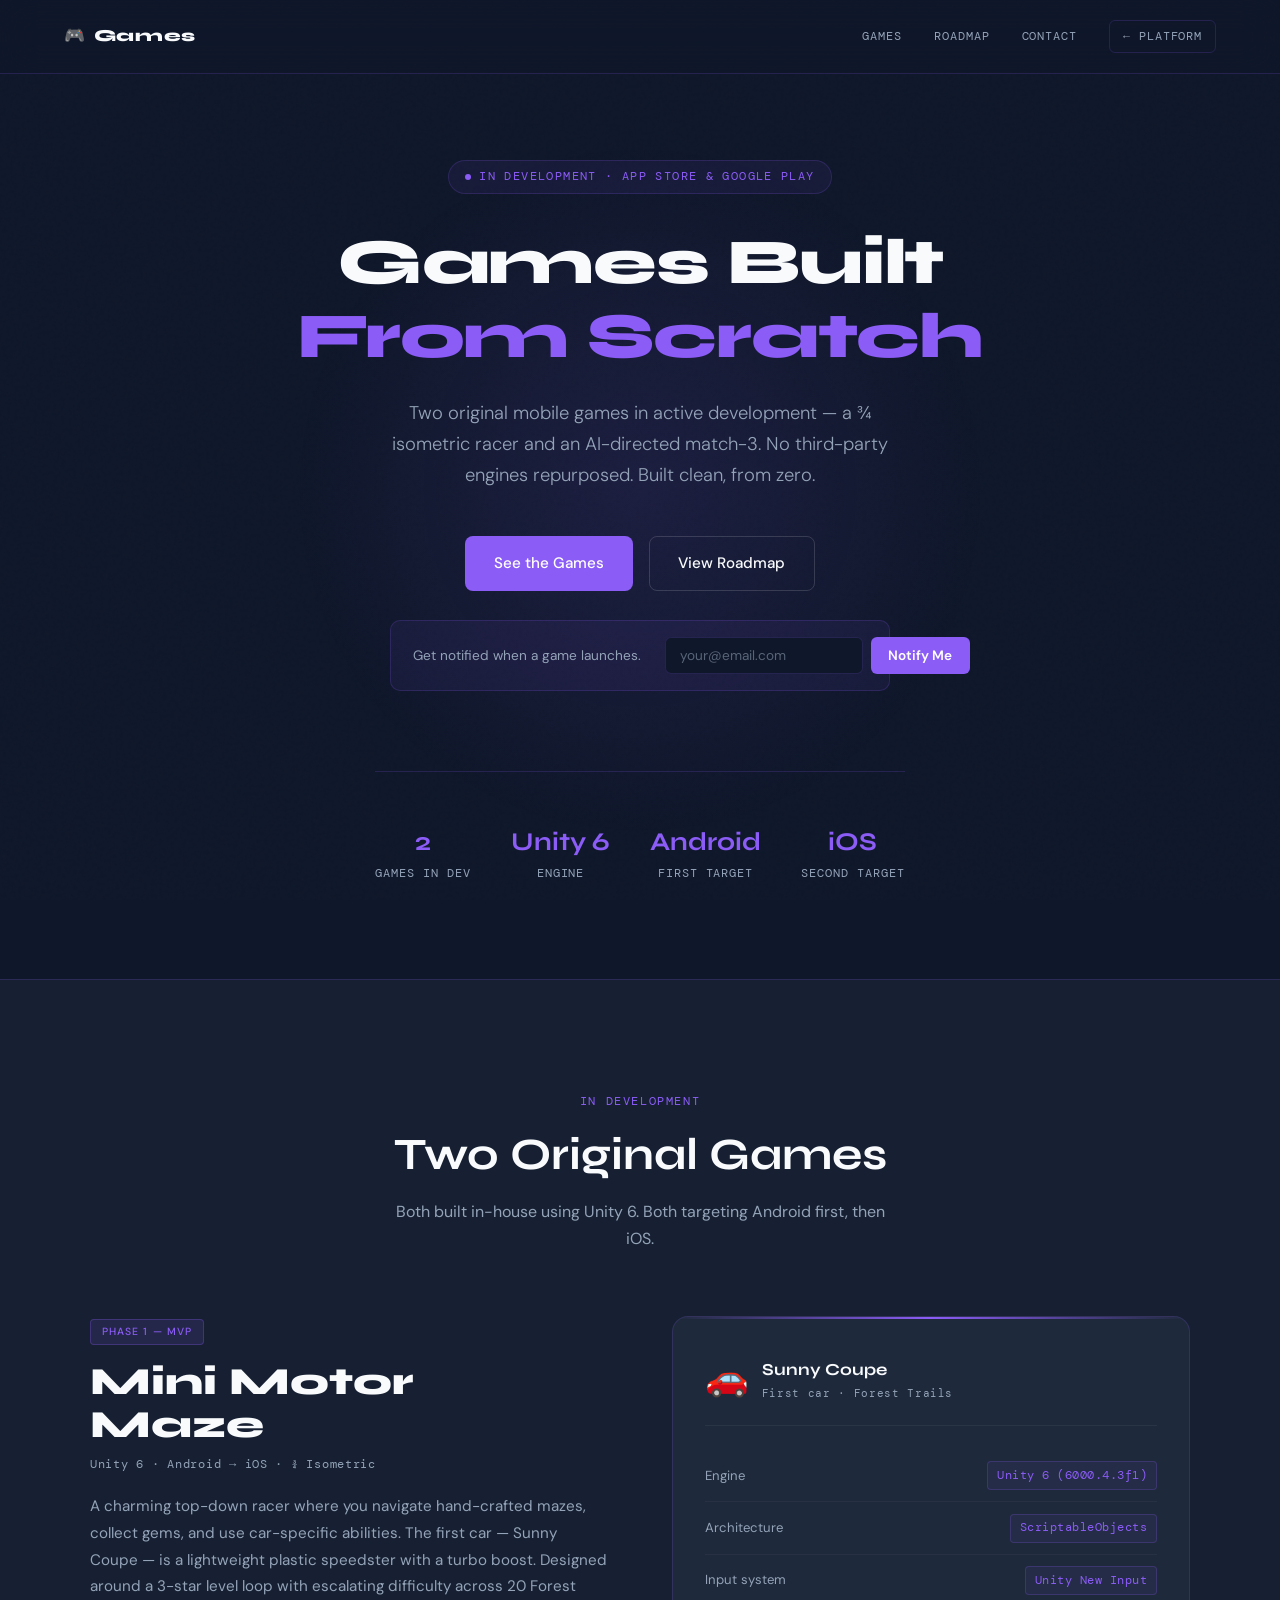
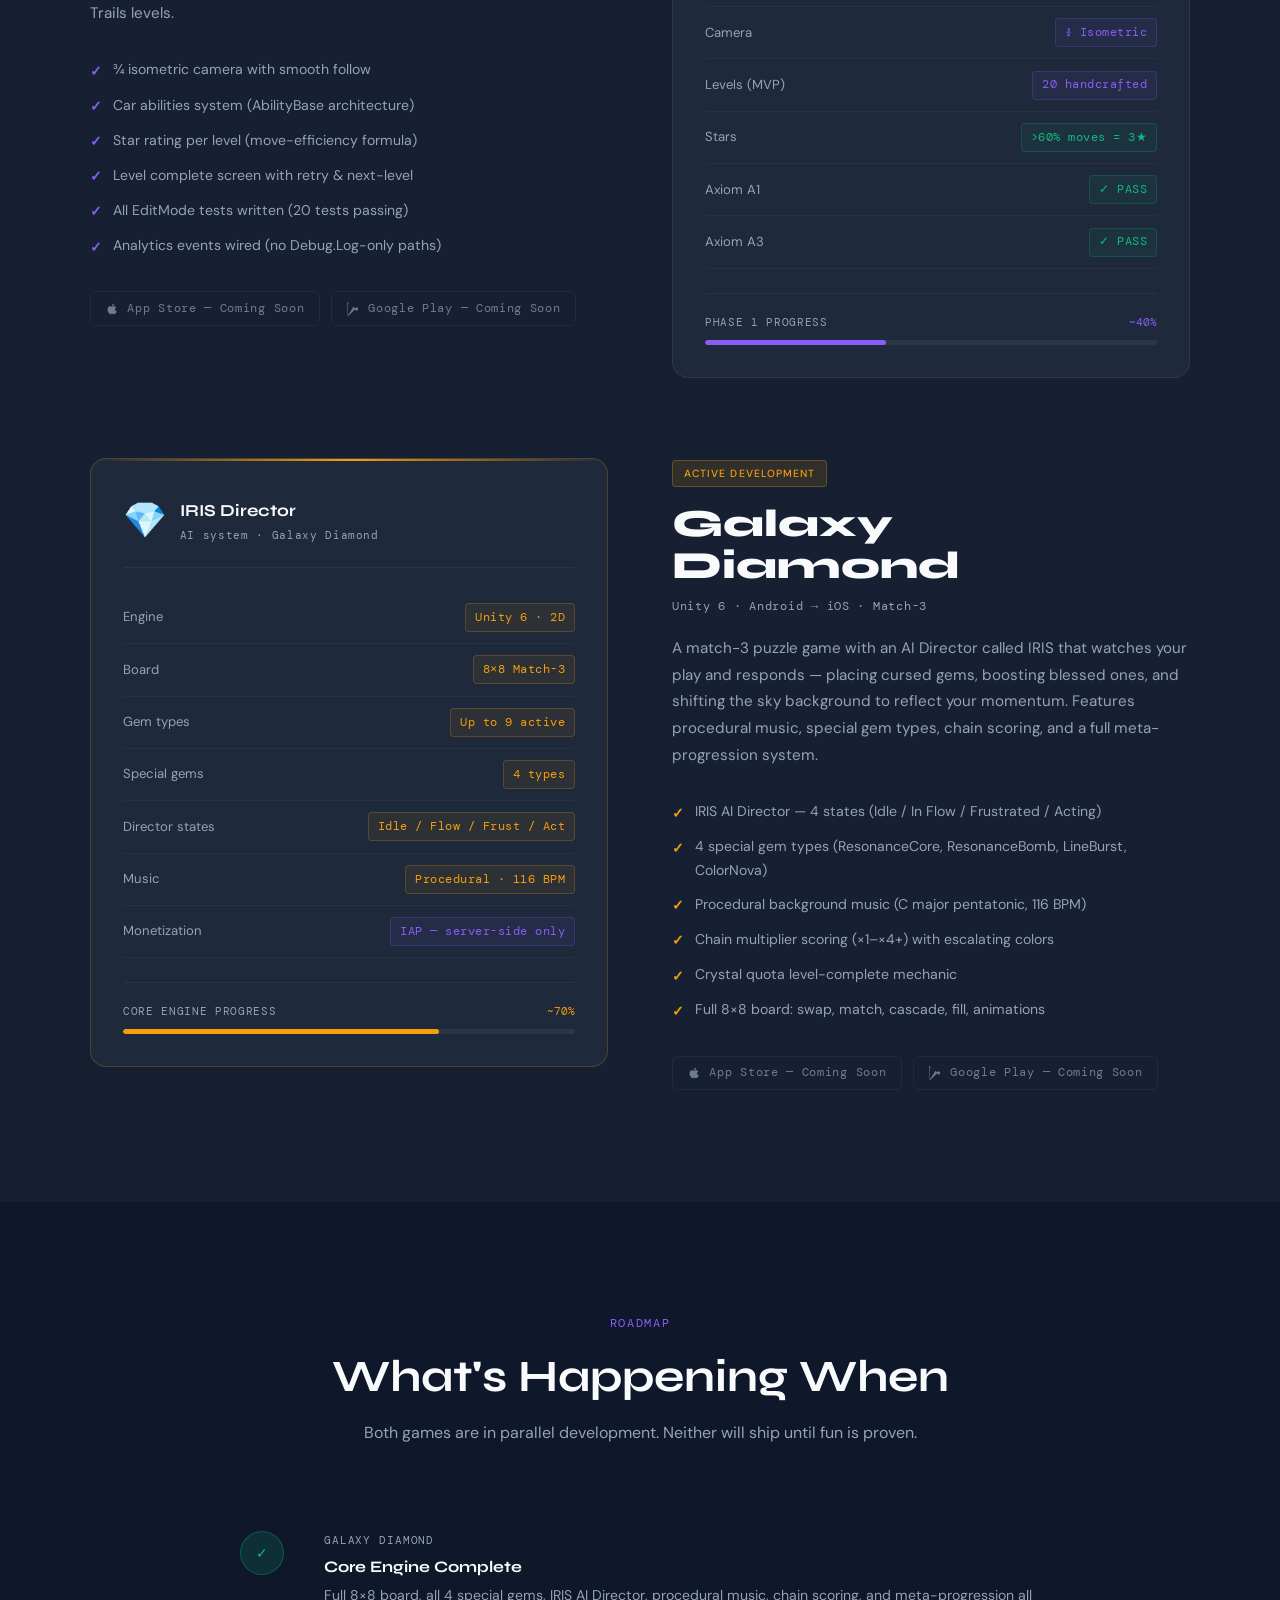
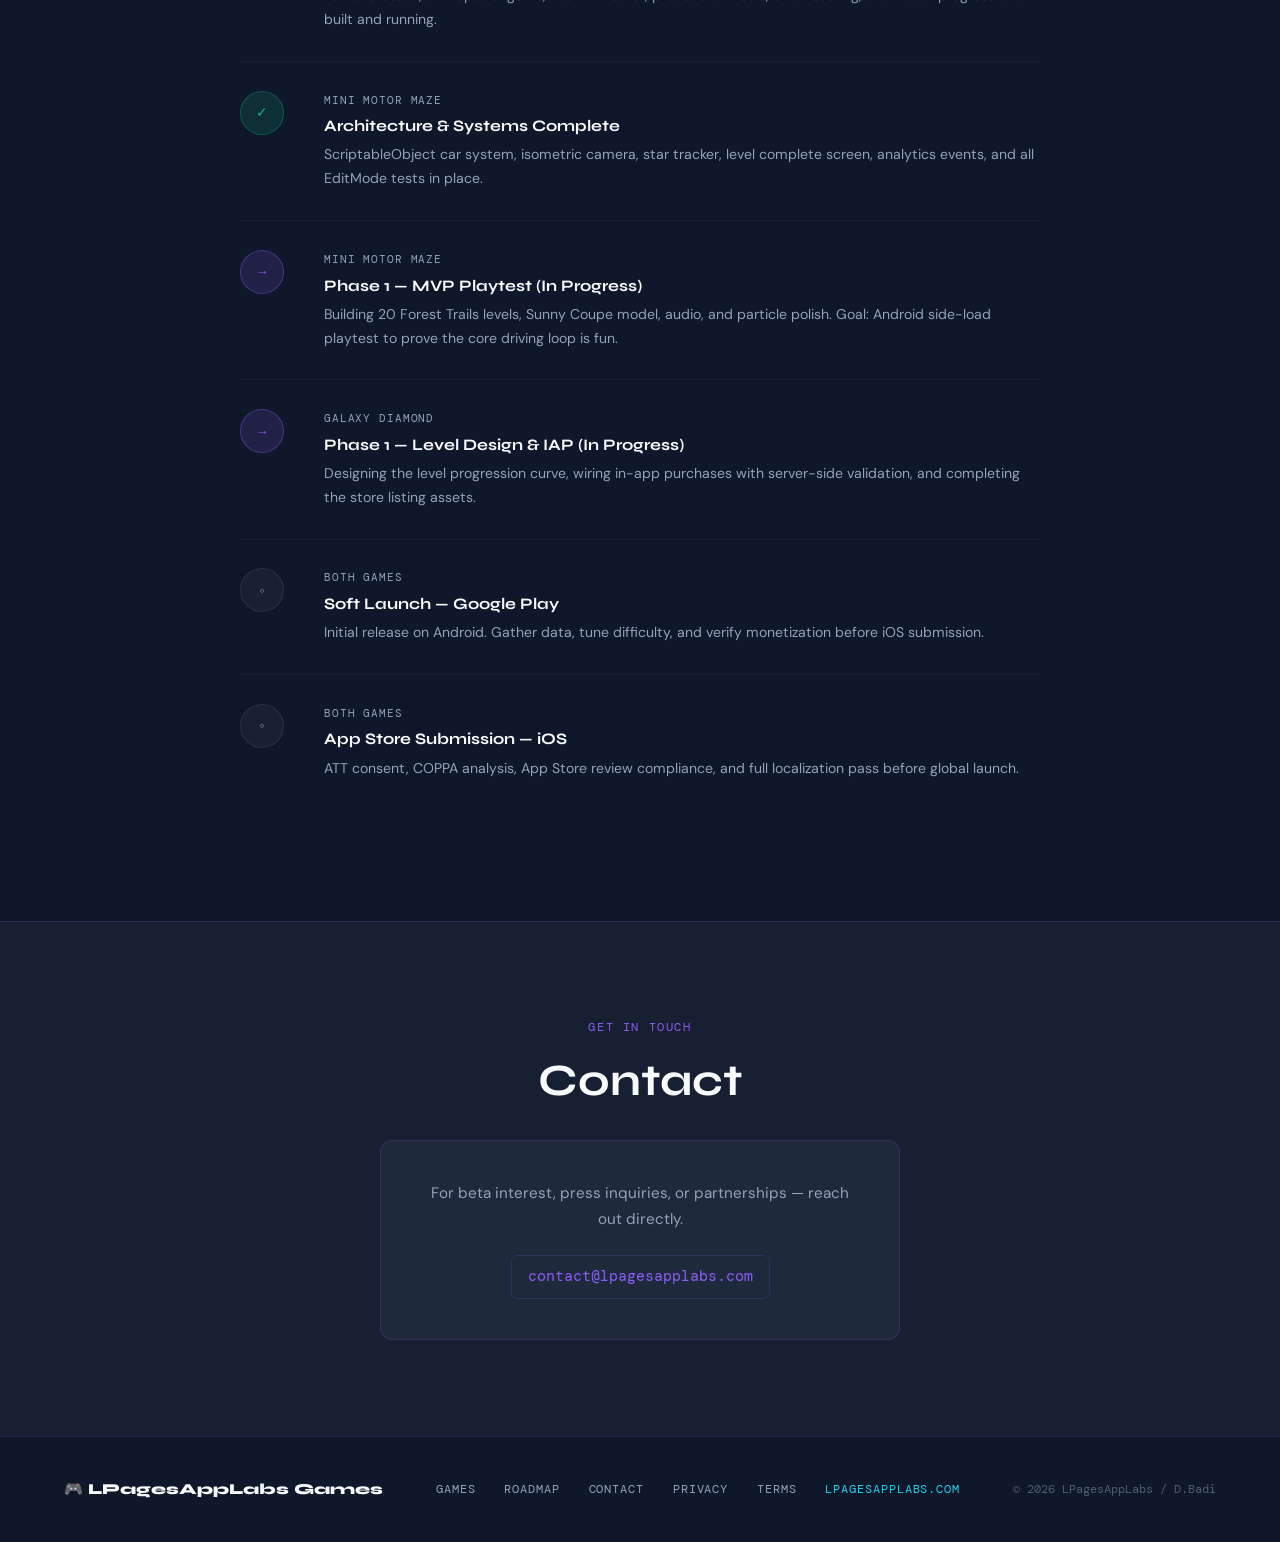
==== index.html @ b1091720 "Add files via upload" ====
<!DOCTYPE html>
<!-- LPagesAppLabs Platform v1.0 · Games · contact@lpagesapplabs.com -->
<html lang="en">
<head>
  <meta charset="UTF-8" />
  <meta name="viewport" content="width=device-width, initial-scale=1.0"/>
  <title>LPagesAppLabs Games — Mobile Games in Development</title>
  <meta name="description" content="Mobile games in development by LPagesAppLabs. Mini Motor Maze — ¾ isometric racing. Galaxy Diamond — match-3 with AI Director IRIS. Coming to App Store and Google Play.">
  <link rel="canonical" href="https://games.lpagesapplabs.com/" />
  <meta property="og:title" content="LPagesAppLabs Games — Mobile Games in Development" />
  <meta property="og:description" content="Mini Motor Maze and Galaxy Diamond — mobile games built with Unity, coming to App Store and Google Play." />
  <meta property="og:url" content="https://games.lpagesapplabs.com/" />
  <meta property="og:type" content="website" />
  <meta name="robots" content="index, follow">
  <link rel="icon" href="https://lpagesapplabs.com/favicon.ico" sizes="any">
  <link rel="icon" href="https://lpagesapplabs.com/logo.svg" type="image/svg+xml">
  <link rel="preconnect" href="https://fonts.bunny.net">
  <link href="https://fonts.bunny.net/css2?family=Syne:wght@400;600;700;800&family=DM+Mono:wght@300;400;500&family=DM+Sans:wght@300;400;500&display=swap" rel="stylesheet">
  <style>
    *, *::before, *::after { box-sizing: border-box; margin: 0; padding: 0; }
    :root {
      --bg: #0F172A; --bg2: #111827;
      --surface: #1E293B; --surface2: #162032;
      --violet: #8B5CF6; --violet-dim: #7C3AED;
      --violet-glow: rgba(139,92,246,0.15);
      --violet-glow2: rgba(139,92,246,0.07);
      --cyan: #22D3EE;
      --emerald: #10B981;
      --amber: #F59E0B;
      --white: #F8FAFC; --muted: #94A3B8;
      --border: rgba(139,92,246,0.18);
    }
    html { scroll-behavior: smooth; }
    body {
      background: var(--bg); color: var(--white);
      font-family: 'DM Sans', sans-serif;
      font-size: 16px; line-height: 1.7; overflow-x: hidden;
    }
    body::before {
      content: ''; position: fixed; inset: 0;
      background-image: url("data:image/svg+xml,%3Csvg viewBox='0 0 256 256' xmlns='http://www.w3.org/2000/svg'%3E%3Cfilter id='noise'%3E%3CfeTurbulence type='fractalNoise' baseFrequency='0.9' numOctaves='4' stitchTiles='stitch'/%3E%3C/filter%3E%3Crect width='100%25' height='100%25' filter='url(%23noise)' opacity='0.04'/%3E%3C/svg%3E");
      pointer-events: none; z-index: 0; opacity: 0.4;
    }
    section { position: relative; z-index: 1; }

    /* NAV */
    nav {
      position: fixed; top: 0; left: 0; right: 0; z-index: 100;
      display: flex; justify-content: space-between; align-items: center;
      padding: 1.25rem 5%;
      background: rgba(15,23,42,0.88);
      backdrop-filter: blur(18px);
      border-bottom: 1px solid var(--border);
    }
    .nav-logo {
      font-family: 'Syne', sans-serif; font-weight: 800;
      font-size: 1.05rem; letter-spacing: 0.04em;
      color: var(--white); display: flex; align-items: center; gap: 0.5rem;
      text-decoration: none;
    }
    .nav-logo span { color: var(--violet); }
    .nav-right { display: flex; align-items: center; gap: 2rem; }
    .nav-links { display: flex; gap: 2rem; }
    .nav-links a {
      font-family: 'DM Mono', monospace; font-size: 0.75rem;
      color: var(--muted); text-decoration: none;
      letter-spacing: 0.08em; text-transform: uppercase; transition: color 0.2s;
    }
    .nav-links a:hover { color: var(--violet); }
    .nav-platform {
      font-family: 'DM Mono', monospace; font-size: 0.72rem;
      color: var(--muted); text-decoration: none;
      letter-spacing: 0.08em; text-transform: uppercase;
      border: 1px solid var(--border); padding: 0.35rem 0.8rem;
      border-radius: 6px; transition: all 0.2s;
    }
    .nav-platform:hover { color: var(--cyan); border-color: rgba(34,211,238,0.3); }
    .nav-hamburger { display: none; flex-direction: column; gap: 5px; cursor: pointer; padding: 4px; background: none; border: none; }
    .nav-hamburger span { display: block; width: 22px; height: 2px; background: var(--muted); border-radius: 2px; }
    .nav-mobile { display: none; flex-direction: column; background: rgba(15,23,42,0.97); border-top: 1px solid var(--border); padding: 1rem 5%; position: fixed; top: 62px; left: 0; right: 0; z-index: 99; }
    .nav-mobile a { font-family: 'DM Mono', monospace; font-size: 0.85rem; color: var(--muted); text-decoration: none; letter-spacing: 0.08em; text-transform: uppercase; padding: 0.75rem 0; border-bottom: 1px solid rgba(255,255,255,0.04); transition: color 0.2s; }
    .nav-mobile a:last-child { border-bottom: none; }
    .nav-mobile a:hover { color: var(--violet); }
    .nav-mobile.open { display: flex; }

    /* HERO */
    #hero {
      min-height: 100vh;
      display: flex; flex-direction: column;
      align-items: center; justify-content: center;
      text-align: center; padding: 10rem 5% 6rem; overflow: hidden;
    }
    .hero-glow {
      position: absolute; width: 700px; height: 700px; border-radius: 50%;
      background: radial-gradient(circle, rgba(139,92,246,0.11) 0%, transparent 70%);
      top: 50%; left: 50%; transform: translate(-50%, -50%);
      pointer-events: none; animation: pulse-glow 6s ease-in-out infinite;
    }
    @keyframes pulse-glow {
      0%, 100% { opacity: 0.7; transform: translate(-50%,-50%) scale(1); }
      50% { opacity: 1; transform: translate(-50%,-50%) scale(1.08); }
    }
    .hero-badge {
      display: inline-flex; align-items: center; gap: 0.5rem;
      font-family: 'DM Mono', monospace; font-size: 0.72rem;
      letter-spacing: 0.12em; text-transform: uppercase;
      color: var(--violet); background: var(--violet-glow2);
      border: 1px solid var(--border);
      padding: 0.4rem 1rem; border-radius: 999px;
      margin-bottom: 2rem; animation: fadeUp 0.6s ease both;
    }
    .badge-dot {
      width: 6px; height: 6px; border-radius: 50%;
      background: var(--violet); animation: blink 2s ease infinite;
    }
    @keyframes blink { 0%,100%{opacity:1} 50%{opacity:0.3} }
    h1 {
      font-family: 'Syne', sans-serif; font-weight: 800;
      font-size: clamp(2rem, 5vw, 4rem);
      line-height: 1.15; letter-spacing: -0.02em;
      margin-bottom: 1.5rem; animation: fadeUp 0.7s 0.1s ease both;
    }
    h1 .accent { color: var(--violet); }
    .hero-sub {
      font-size: clamp(1rem, 2vw, 1.15rem); color: var(--muted);
      max-width: 520px; margin: 0 auto 2.8rem; font-weight: 300;
      animation: fadeUp 0.7s 0.2s ease both;
    }
    .btn-group {
      display: flex; gap: 1rem; flex-wrap: wrap; justify-content: center;
      animation: fadeUp 0.7s 0.3s ease both;
    }
    .btn {
      display: inline-flex; align-items: center; gap: 0.6rem;
      padding: 0.85rem 1.8rem; border-radius: 8px;
      font-family: 'DM Sans', sans-serif; font-size: 0.95rem;
      font-weight: 500; text-decoration: none; cursor: pointer; transition: all 0.2s;
    }
    .btn-primary { background: var(--violet); color: #fff; border: none; }
    .btn-primary:hover { background: var(--violet-dim); transform: translateY(-2px); box-shadow: 0 8px 30px rgba(139,92,246,0.4); }
    .btn-secondary { background: transparent; color: var(--white); border: 1px solid rgba(255,255,255,0.15); }
    .btn-secondary:hover { border-color: var(--violet); color: var(--violet); transform: translateY(-2px); }
    .hero-stat-bar {
      display: flex; gap: 2.5rem; flex-wrap: wrap; justify-content: center;
      margin-top: 5rem; padding-top: 3rem;
      border-top: 1px solid var(--border);
      animation: fadeUp 0.7s 0.5s ease both;
    }
    .stat { text-align: center; }
    .stat-num { font-family: 'Syne', sans-serif; font-size: 1.6rem; font-weight: 700; color: var(--violet); }
    .stat-label { font-size: 0.75rem; color: var(--muted); font-family: 'DM Mono', monospace; text-transform: uppercase; letter-spacing: 0.08em; }
    @keyframes fadeUp {
      from { opacity: 0; transform: translateY(24px); }
      to   { opacity: 1; transform: translateY(0); }
    }

    /* SECTION COMMON */
    .section-label {
      font-family: 'DM Mono', monospace; font-size: 0.72rem;
      letter-spacing: 0.14em; text-transform: uppercase;
      color: var(--violet); margin-bottom: 1rem;
    }
    .section-title {
      font-family: 'Syne', sans-serif;
      font-size: clamp(1.8rem, 4vw, 2.8rem);
      font-weight: 700; line-height: 1.2; margin-bottom: 1rem;
    }

    /* GAMES */
    #games {
      padding: 7rem 5%;
      background: var(--surface2);
      border-top: 1px solid var(--border);
    }
    .games-header { text-align: center; margin-bottom: 4rem; }
    .games-header p { color: var(--muted); font-size: 1rem; max-width: 520px; margin: 0 auto; }

    .game-block {
      max-width: 1100px; margin: 0 auto 5rem;
      display: grid; grid-template-columns: 1fr 1fr; gap: 4rem; align-items: start;
    }
    .game-block:last-child { margin-bottom: 0; }
    .game-block.reverse { direction: rtl; }
    .game-block.reverse > * { direction: ltr; }

    .game-info {}
    .game-tag {
      display: inline-block; font-size: 0.65rem; letter-spacing: 0.1em;
      text-transform: uppercase; padding: 0.22rem 0.7rem;
      border-radius: 4px; margin-bottom: 1rem; font-weight: 500;
      background: rgba(139,92,246,0.12); color: var(--violet); border: 1px solid rgba(139,92,246,0.28);
    }
    .game-tag.amber {
      background: rgba(245,158,11,0.12); color: var(--amber); border: 1px solid rgba(245,158,11,0.28);
    }
    .game-name {
      font-family: 'Syne', sans-serif; font-size: clamp(1.6rem, 3.5vw, 2.4rem);
      font-weight: 800; margin-bottom: 0.5rem; line-height: 1.1;
    }
    .game-engine {
      font-family: 'DM Mono', monospace; font-size: 0.75rem;
      color: var(--muted); letter-spacing: 0.06em; margin-bottom: 1.2rem;
    }
    .game-desc { color: var(--muted); font-size: 0.95rem; margin-bottom: 2rem; line-height: 1.75; }

    .feature-list { display: flex; flex-direction: column; gap: 0.6rem; margin-bottom: 2rem; }
    .feature-item {
      display: flex; align-items: flex-start; gap: 0.7rem;
      font-size: 0.88rem; color: var(--muted);
    }
    .feature-check { color: var(--violet); font-weight: 700; flex-shrink: 0; margin-top: 0.1rem; }
    .feature-check.amber { color: var(--amber); }

    .store-badges { display: flex; gap: 0.7rem; flex-wrap: wrap; }
    .store-badge {
      display: inline-flex; align-items: center; gap: 0.5rem;
      font-family: 'DM Mono', monospace; font-size: 0.72rem;
      padding: 0.4rem 0.9rem; border-radius: 6px;
      border: 1px solid var(--border); color: var(--muted);
      letter-spacing: 0.06em; opacity: 0.7;
    }

    /* GAME VISUAL CARD */
    .game-visual {
      background: var(--surface); border: 1px solid var(--border);
      border-radius: 16px; padding: 2rem; position: relative; overflow: hidden;
    }
    .game-visual::before {
      content: ''; position: absolute; top: 0; left: 0; right: 0; height: 2px;
      background: linear-gradient(90deg, transparent, var(--violet), transparent);
    }
    .game-visual.amber-card { border-color: rgba(245,158,11,0.22); }
    .game-visual.amber-card::before {
      background: linear-gradient(90deg, transparent, var(--amber), transparent);
    }

    .vis-header {
      display: flex; align-items: center; gap: 0.8rem; margin-bottom: 1.5rem;
      padding-bottom: 1rem; border-bottom: 1px solid rgba(255,255,255,0.05);
    }
    .vis-icon { font-size: 2.2rem; }
    .vis-title { font-family: 'Syne', sans-serif; font-size: 1.05rem; font-weight: 700; }
    .vis-sub { font-family: 'DM Mono', monospace; font-size: 0.68rem; color: var(--muted); letter-spacing: 0.06em; }

    .vis-row {
      display: flex; align-items: center; gap: 0.8rem;
      padding: 0.7rem 0; border-bottom: 1px solid rgba(255,255,255,0.04);
    }
    .vis-row:last-child { border-bottom: none; }
    .vis-label { font-size: 0.82rem; color: var(--muted); flex: 1; }
    .vis-val {
      font-family: 'DM Mono', monospace; font-size: 0.78rem;
      padding: 0.18rem 0.55rem; border-radius: 4px;
      background: var(--violet-glow2); border: 1px solid rgba(139,92,246,0.22);
      color: var(--violet); letter-spacing: 0.04em; white-space: nowrap;
    }
    .vis-val.amber {
      background: rgba(245,158,11,0.07); border-color: rgba(245,158,11,0.22); color: var(--amber);
    }
    .vis-val.emerald {
      background: rgba(16,185,129,0.07); border-color: rgba(16,185,129,0.22); color: var(--emerald);
    }

    .progress-bar {
      margin-top: 1.5rem; padding-top: 1.2rem; border-top: 1px solid rgba(255,255,255,0.05);
    }
    .progress-header { display: flex; justify-content: space-between; margin-bottom: 0.5rem; }
    .progress-label { font-family: 'DM Mono', monospace; font-size: 0.7rem; color: var(--muted); letter-spacing: 0.06em; text-transform: uppercase; }
    .progress-pct { font-family: 'DM Mono', monospace; font-size: 0.7rem; color: var(--violet); }
    .progress-pct.amber { color: var(--amber); }
    .bar-track { width: 100%; height: 5px; background: rgba(255,255,255,0.06); border-radius: 4px; overflow: hidden; }
    .bar-fill { height: 100%; border-radius: 4px; background: var(--violet); }
    .bar-fill.amber { background: var(--amber); }

    /* TIMELINE */
    #timeline {
      padding: 7rem 5%;
    }
    .timeline-inner { max-width: 800px; margin: 0 auto; }
    .timeline-header { text-align: center; margin-bottom: 3.5rem; }
    .timeline-header p { color: var(--muted); font-size: 1rem; margin-top: 0.5rem; }
    .tl-items { display: flex; flex-direction: column; }
    .tl-item {
      display: grid; grid-template-columns: 60px 1fr;
      gap: 1.5rem; padding: 1.8rem 0;
      border-bottom: 1px solid rgba(255,255,255,0.04); align-items: start;
    }
    .tl-item:last-child { border-bottom: none; }
    .tl-dot {
      width: 44px; height: 44px; border-radius: 50%;
      display: flex; align-items: center; justify-content: center;
      font-family: 'DM Mono', monospace; font-size: 0.85rem; flex-shrink: 0;
    }
    .tl-dot.done { background: rgba(16,185,129,0.15); border: 1px solid rgba(16,185,129,0.3); color: var(--emerald); }
    .tl-dot.active { background: var(--violet-glow); border: 1px solid rgba(139,92,246,0.35); color: var(--violet); }
    .tl-dot.next { background: rgba(255,255,255,0.04); border: 1px solid rgba(255,255,255,0.08); color: var(--muted); }
    .tl-game { font-family: 'DM Mono', monospace; font-size: 0.68rem; color: var(--muted); letter-spacing: 0.08em; text-transform: uppercase; margin-bottom: 0.2rem; }
    .tl-phase { font-family: 'Syne', sans-serif; font-size: 1rem; font-weight: 700; margin-bottom: 0.25rem; }
    .tl-desc { font-size: 0.88rem; color: var(--muted); }

    /* CONTACT */
    #contact {
      padding: 6rem 5%;
      background: var(--surface2);
      border-top: 1px solid var(--border);
      text-align: center;
    }
    .contact-box {
      max-width: 520px; margin: 2rem auto 0;
      background: var(--surface); border: 1px solid var(--border);
      border-radius: 12px; padding: 2.5rem;
    }
    .contact-box p { color: var(--muted); font-size: 0.95rem; margin-bottom: 1.4rem; }
    .contact-email {
      display: inline-block;
      font-family: 'DM Mono', monospace; font-size: 0.95rem;
      color: var(--violet); text-decoration: none;
      padding: 0.5rem 1rem;
      border: 1px solid var(--border); border-radius: 6px;
      transition: border-color 0.2s;
    }
    .contact-email:hover { border-color: var(--violet); }

    /* FOOTER */
    footer {
      padding: 2.5rem 5%; border-top: 1px solid var(--border);
      display: flex; justify-content: space-between; align-items: center;
      flex-wrap: wrap; gap: 1rem; position: relative; z-index: 1;
    }
    .footer-logo {
      font-family: 'Syne', sans-serif; font-weight: 800; font-size: 0.95rem;
      text-decoration: none; color: var(--white);
    }
    .footer-logo span { color: var(--violet); }
    .footer-links { display: flex; gap: 1.8rem; flex-wrap: wrap; }
    .footer-links a {
      font-family: 'DM Mono', monospace; font-size: 0.72rem;
      letter-spacing: 0.08em; text-transform: uppercase;
      color: var(--muted); text-decoration: none; transition: color 0.2s;
    }
    .footer-links a:hover { color: var(--violet); }
    .footer-copy { font-family: 'DM Mono', monospace; font-size: 0.72rem; color: var(--muted); opacity: 0.5; }

    /* NOTIFY FORM */
    .notify-strip {
      display: flex; align-items: center; gap: 1.5rem; flex-wrap: wrap;
      background: var(--violet-glow2); border: 1px solid var(--border);
      border-radius: 10px; padding: 1rem 1.4rem; margin-top: 1.8rem;
      animation: fadeUp 0.7s 0.45s ease both; max-width: 500px;
    }
    .notify-strip p { font-size: 0.85rem; color: var(--muted); margin: 0; white-space: nowrap; }
    .notify-form { display: flex; gap: 0.5rem; flex: 1; min-width: 200px; }
    .notify-form input[type="email"] {
      flex: 1; background: var(--bg); border: 1px solid var(--border);
      border-radius: 6px; padding: 0.55rem 0.85rem;
      font-family: 'DM Sans', sans-serif; font-size: 0.85rem; color: var(--white);
      outline: none; transition: border-color 0.2s;
    }
    .notify-form input[type="email"]::placeholder { color: var(--muted); opacity: 0.55; }
    .notify-form input[type="email"]:focus { border-color: var(--violet); }
    .notify-form button {
      background: var(--violet); color: #fff; border: none; border-radius: 6px;
      padding: 0.55rem 1.1rem; font-family: 'DM Sans', sans-serif; font-size: 0.85rem;
      font-weight: 600; cursor: pointer; transition: background 0.2s; white-space: nowrap;
    }
    .notify-form button:hover { background: var(--violet-dim); }

    /* SCROLL REVEAL */
    .reveal { opacity: 0; transform: translateY(20px); transition: opacity 0.7s ease, transform 0.7s ease; }
    .reveal.visible { opacity: 1; transform: none; }

    @media (max-width: 900px) {
      .game-block { grid-template-columns: 1fr; gap: 2.5rem; }
      .game-block.reverse { direction: ltr; }
    }
    @media (max-width: 768px) {
      .nav-links { display: none; }
      .nav-hamburger { display: flex; }
      .nav-right { gap: 1rem; }
      #hero { padding: 7rem 5% 4rem; }
      h1 { font-size: clamp(1.9rem, 8vw, 2.8rem); }
      .hero-stat-bar { gap: 1.5rem; margin-top: 3rem; padding-top: 2rem; }
      .stat-num { font-size: 1.3rem; }
      #games { padding: 4rem 5%; }
      #timeline { padding: 4rem 5%; }
      #contact { padding: 4rem 5%; }
      footer { flex-direction: column; text-align: center; align-items: center; }
      .footer-links { justify-content: center; gap: 1rem; }
    }
  </style>
</head>
<body>

<nav>
  <a href="#hero" class="nav-logo"><span>🎮</span> Games</a>
  <div class="nav-right">
    <div class="nav-links">
      <a href="#games">Games</a>
      <a href="#timeline">Roadmap</a>
      <a href="#contact">Contact</a>
    </div>
    <a href="https://lpagesapplabs.com" class="nav-platform">← Platform</a>
    <button class="nav-hamburger" id="hamburger" aria-label="Menu">
      <span></span><span></span><span></span>
    </button>
  </div>
</nav>
<div class="nav-mobile" id="navMobile">
  <a href="#games" onclick="closeMenu()">Games</a>
  <a href="#timeline" onclick="closeMenu()">Roadmap</a>
  <a href="#contact" onclick="closeMenu()">Contact</a>
  <a href="https://lpagesapplabs.com" onclick="closeMenu()">← Platform</a>
</div>

<!-- HERO -->
<section id="hero">
  <div class="hero-glow"></div>
  <div class="hero-badge"><span class="badge-dot"></span> In Development · App Store &amp; Google Play</div>
  <h1>Games Built<br><span class="accent">From Scratch</span></h1>
  <p class="hero-sub">Two original mobile games in active development — a ¾ isometric racer and an AI-directed match-3. No third-party engines repurposed. Built clean, from zero.</p>
  <div class="btn-group">
    <a href="#games" class="btn btn-primary">See the Games</a>
    <a href="#timeline" class="btn btn-secondary">View Roadmap</a>
  </div>
  <div class="notify-strip">
    <p>Get notified when a game launches.</p>
    <form class="notify-form" data-product="LPagesAppLabs Games" onsubmit="notifyMe(this,event)">
      <input type="email" placeholder="your@email.com" required autocomplete="email">
      <button type="submit">Notify Me</button>
    </form>
  </div>
  <div class="hero-stat-bar">
    <div class="stat"><div class="stat-num">2</div><div class="stat-label">Games in dev</div></div>
    <div class="stat"><div class="stat-num">Unity 6</div><div class="stat-label">Engine</div></div>
    <div class="stat"><div class="stat-num">Android</div><div class="stat-label">First target</div></div>
    <div class="stat"><div class="stat-num">iOS</div><div class="stat-label">Second target</div></div>
  </div>
</section>

<!-- GAMES -->
<section id="games">
  <div class="games-header reveal">
    <div class="section-label">In Development</div>
    <h2 class="section-title">Two Original Games</h2>
    <p>Both built in-house using Unity 6. Both targeting Android first, then iOS.</p>
  </div>

  <!-- MINI MOTOR MAZE -->
  <div class="game-block reveal">
    <div class="game-info">
      <div class="game-tag">Phase 1 — MVP</div>
      <h2 class="game-name">Mini Motor<br>Maze</h2>
      <div class="game-engine">Unity 6 · Android → iOS · ¾ Isometric</div>
      <p class="game-desc">A charming top-down racer where you navigate hand-crafted mazes, collect gems, and use car-specific abilities. The first car — Sunny Coupe — is a lightweight plastic speedster with a turbo boost. Designed around a 3-star level loop with escalating difficulty across 20 Forest Trails levels.</p>
      <div class="feature-list">
        <div class="feature-item"><span class="feature-check">✓</span> ¾ isometric camera with smooth follow</div>
        <div class="feature-item"><span class="feature-check">✓</span> Car abilities system (AbilityBase architecture)</div>
        <div class="feature-item"><span class="feature-check">✓</span> Star rating per level (move-efficiency formula)</div>
        <div class="feature-item"><span class="feature-check">✓</span> Level complete screen with retry &amp; next-level</div>
        <div class="feature-item"><span class="feature-check">✓</span> All EditMode tests written (20 tests passing)</div>
        <div class="feature-item"><span class="feature-check">✓</span> Analytics events wired (no Debug.Log-only paths)</div>
      </div>
      <div class="store-badges">
        <span class="store-badge">
          <svg width="14" height="14" viewBox="0 0 24 24" fill="currentColor"><path d="M17.05 20.28c-.98.95-2.05.8-3.08.35-1.09-.46-2.09-.48-3.24 0-1.44.62-2.2.44-3.06-.35C2.79 15.25 3.51 7.7 9.05 7.4c1.39.07 2.34.74 3.15.8 1.19-.24 2.35-.93 3.62-.84 1.54.12 2.69.72 3.45 1.83-3.17 1.89-2.42 6.02.78 7.2-.57 1.5-1.32 2.96-3 3.89zM12.03 7.25c-.15-2.23 1.66-4.07 3.74-4.25.29 2.58-2.34 4.5-3.74 4.25z"/></svg>
          App Store — Coming Soon
        </span>
        <span class="store-badge">
          <svg width="14" height="14" viewBox="0 0 24 24" fill="currentColor"><path d="M3.18 23.76c.28.15.59.2.9.14l12.22-12.23-3.47-3.47L3.18 23.76zm16.87-10.77c.55-.31.87-.87.87-1.49s-.32-1.18-.87-1.49L17.9 8.84 14.1 12l3.93 3.16 2.02-1.17zM3.54.3C3.24.11 2.9.04 2.58.19L14.84 12 3.54.3zM3.18.24L2.58.19c-.02.01-.04.02-.05.03l-.01.01C2.22.44 2 .82 2 1.25v21.5c0 .43.22.81.52 1.01l.01.01.05.03.03-.02L3.18.24z"/></svg>
          Google Play — Coming Soon
        </span>
      </div>
    </div>
    <div class="game-visual">
      <div class="vis-header">
        <span class="vis-icon">🚗</span>
        <div>
          <div class="vis-title">Sunny Coupe</div>
          <div class="vis-sub">First car · Forest Trails</div>
        </div>
      </div>
      <div class="vis-row"><span class="vis-label">Engine</span><span class="vis-val">Unity 6 (6000.4.3f1)</span></div>
      <div class="vis-row"><span class="vis-label">Architecture</span><span class="vis-val">ScriptableObjects</span></div>
      <div class="vis-row"><span class="vis-label">Input system</span><span class="vis-val">Unity New Input</span></div>
      <div class="vis-row"><span class="vis-label">Camera</span><span class="vis-val">¾ Isometric</span></div>
      <div class="vis-row"><span class="vis-label">Levels (MVP)</span><span class="vis-val">20 handcrafted</span></div>
      <div class="vis-row"><span class="vis-label">Stars</span><span class="vis-val emerald">&gt;60% moves = 3★</span></div>
      <div class="vis-row"><span class="vis-label">Axiom A1</span><span class="vis-val emerald">✓ PASS</span></div>
      <div class="vis-row"><span class="vis-label">Axiom A3</span><span class="vis-val emerald">✓ PASS</span></div>
      <div class="progress-bar">
        <div class="progress-header">
          <span class="progress-label">Phase 1 Progress</span>
          <span class="progress-pct">~40%</span>
        </div>
        <div class="bar-track"><div class="bar-fill" style="width:40%"></div></div>
      </div>
    </div>
  </div>

  <!-- GALAXY DIAMOND -->
  <div class="game-block reverse reveal">
    <div class="game-info">
      <div class="game-tag amber">Active Development</div>
      <h2 class="game-name">Galaxy<br>Diamond</h2>
      <div class="game-engine">Unity 6 · Android → iOS · Match-3</div>
      <p class="game-desc">A match-3 puzzle game with an AI Director called IRIS that watches your play and responds — placing cursed gems, boosting blessed ones, and shifting the sky background to reflect your momentum. Features procedural music, special gem types, chain scoring, and a full meta-progression system.</p>
      <div class="feature-list">
        <div class="feature-item"><span class="feature-check amber">✓</span> IRIS AI Director — 4 states (Idle / In Flow / Frustrated / Acting)</div>
        <div class="feature-item"><span class="feature-check amber">✓</span> 4 special gem types (ResonanceCore, ResonanceBomb, LineBurst, ColorNova)</div>
        <div class="feature-item"><span class="feature-check amber">✓</span> Procedural background music (C major pentatonic, 116 BPM)</div>
        <div class="feature-item"><span class="feature-check amber">✓</span> Chain multiplier scoring (×1–×4+) with escalating colors</div>
        <div class="feature-item"><span class="feature-check amber">✓</span> Crystal quota level-complete mechanic</div>
        <div class="feature-item"><span class="feature-check amber">✓</span> Full 8×8 board: swap, match, cascade, fill, animations</div>
      </div>
      <div class="store-badges">
        <span class="store-badge">
          <svg width="14" height="14" viewBox="0 0 24 24" fill="currentColor"><path d="M17.05 20.28c-.98.95-2.05.8-3.08.35-1.09-.46-2.09-.48-3.24 0-1.44.62-2.2.44-3.06-.35C2.79 15.25 3.51 7.7 9.05 7.4c1.39.07 2.34.74 3.15.8 1.19-.24 2.35-.93 3.62-.84 1.54.12 2.69.72 3.45 1.83-3.17 1.89-2.42 6.02.78 7.2-.57 1.5-1.32 2.96-3 3.89zM12.03 7.25c-.15-2.23 1.66-4.07 3.74-4.25.29 2.58-2.34 4.5-3.74 4.25z"/></svg>
          App Store — Coming Soon
        </span>
        <span class="store-badge">
          <svg width="14" height="14" viewBox="0 0 24 24" fill="currentColor"><path d="M3.18 23.76c.28.15.59.2.9.14l12.22-12.23-3.47-3.47L3.18 23.76zm16.87-10.77c.55-.31.87-.87.87-1.49s-.32-1.18-.87-1.49L17.9 8.84 14.1 12l3.93 3.16 2.02-1.17zM3.54.3C3.24.11 2.9.04 2.58.19L14.84 12 3.54.3zM3.18.24L2.58.19c-.02.01-.04.02-.05.03l-.01.01C2.22.44 2 .82 2 1.25v21.5c0 .43.22.81.52 1.01l.01.01.05.03.03-.02L3.18.24z"/></svg>
          Google Play — Coming Soon
        </span>
      </div>
    </div>
    <div class="game-visual amber-card">
      <div class="vis-header">
        <span class="vis-icon">💎</span>
        <div>
          <div class="vis-title">IRIS Director</div>
          <div class="vis-sub">AI system · Galaxy Diamond</div>
        </div>
      </div>
      <div class="vis-row"><span class="vis-label">Engine</span><span class="vis-val amber">Unity 6 · 2D</span></div>
      <div class="vis-row"><span class="vis-label">Board</span><span class="vis-val amber">8×8 Match-3</span></div>
      <div class="vis-row"><span class="vis-label">Gem types</span><span class="vis-val amber">Up to 9 active</span></div>
      <div class="vis-row"><span class="vis-label">Special gems</span><span class="vis-val amber">4 types</span></div>
      <div class="vis-row"><span class="vis-label">Director states</span><span class="vis-val amber">Idle / Flow / Frust / Act</span></div>
      <div class="vis-row"><span class="vis-label">Music</span><span class="vis-val amber">Procedural · 116 BPM</span></div>
      <div class="vis-row"><span class="vis-label">Monetization</span><span class="vis-val">IAP — server-side only</span></div>
      <div class="progress-bar">
        <div class="progress-header">
          <span class="progress-label">Core Engine Progress</span>
          <span class="progress-pct amber">~70%</span>
        </div>
        <div class="bar-track"><div class="bar-fill amber" style="width:70%"></div></div>
      </div>
    </div>
  </div>
</section>

<!-- TIMELINE -->
<section id="timeline">
  <div class="timeline-inner">
    <div class="timeline-header reveal">
      <div class="section-label">Roadmap</div>
      <h2 class="section-title">What's Happening When</h2>
      <p>Both games are in parallel development. Neither will ship until fun is proven.</p>
    </div>
    <div class="tl-items">
      <div class="tl-item reveal">
        <div class="tl-dot done">✓</div>
        <div>
          <div class="tl-game">Galaxy Diamond</div>
          <div class="tl-phase">Core Engine Complete</div>
          <p class="tl-desc">Full 8×8 board, all 4 special gems, IRIS AI Director, procedural music, chain scoring, and meta-progression all built and running.</p>
        </div>
      </div>
      <div class="tl-item reveal">
        <div class="tl-dot done">✓</div>
        <div>
          <div class="tl-game">Mini Motor Maze</div>
          <div class="tl-phase">Architecture & Systems Complete</div>
          <p class="tl-desc">ScriptableObject car system, isometric camera, star tracker, level complete screen, analytics events, and all EditMode tests in place.</p>
        </div>
      </div>
      <div class="tl-item reveal">
        <div class="tl-dot active">→</div>
        <div>
          <div class="tl-game">Mini Motor Maze</div>
          <div class="tl-phase">Phase 1 — MVP Playtest (In Progress)</div>
          <p class="tl-desc">Building 20 Forest Trails levels, Sunny Coupe model, audio, and particle polish. Goal: Android side-load playtest to prove the core driving loop is fun.</p>
        </div>
      </div>
      <div class="tl-item reveal">
        <div class="tl-dot active">→</div>
        <div>
          <div class="tl-game">Galaxy Diamond</div>
          <div class="tl-phase">Phase 1 — Level Design &amp; IAP (In Progress)</div>
          <p class="tl-desc">Designing the level progression curve, wiring in-app purchases with server-side validation, and completing the store listing assets.</p>
        </div>
      </div>
      <div class="tl-item reveal">
        <div class="tl-dot next">◦</div>
        <div>
          <div class="tl-game">Both Games</div>
          <div class="tl-phase">Soft Launch — Google Play</div>
          <p class="tl-desc">Initial release on Android. Gather data, tune difficulty, and verify monetization before iOS submission.</p>
        </div>
      </div>
      <div class="tl-item reveal">
        <div class="tl-dot next">◦</div>
        <div>
          <div class="tl-game">Both Games</div>
          <div class="tl-phase">App Store Submission — iOS</div>
          <p class="tl-desc">ATT consent, COPPA analysis, App Store review compliance, and full localization pass before global launch.</p>
        </div>
      </div>
    </div>
  </div>
</section>

<!-- CONTACT -->
<section id="contact">
  <div class="reveal">
    <div class="section-label">Get in Touch</div>
    <h2 class="section-title">Contact</h2>
  </div>
  <div class="contact-box reveal">
    <p>For beta interest, press inquiries, or partnerships — reach out directly.</p>
    <a href="mailto:contact@lpagesapplabs.com" class="contact-email">contact@lpagesapplabs.com</a>
  </div>
</section>

<footer>
  <a href="#hero" class="footer-logo"><span>🎮</span> LPagesAppLabs Games</a>
  <div class="footer-links">
    <a href="#games">Games</a>
    <a href="#timeline">Roadmap</a>
    <a href="#contact">Contact</a>
    <a href="privacy.html">Privacy</a>
    <a href="terms.html">Terms</a>
    <a href="https://lpagesapplabs.com" style="color:var(--cyan);">lpagesapplabs.com</a>
  </div>
  <div class="footer-copy">© 2026 LPagesAppLabs / D.Badi</div>
</footer>

<script>
  function notifyMe(f,e){e.preventDefault();var em=f.querySelector('input').value;var p=f.dataset.product;window.location='mailto:contact@lpagesapplabs.com?subject=Launch+notification:+'+encodeURIComponent(p)+'&body=Please+add+'+encodeURIComponent(em)+'+to+the+launch+list+for+'+encodeURIComponent(p)+'.';}
  const observer = new IntersectionObserver((entries) => {
    entries.forEach(e => { if (e.isIntersecting) { e.target.classList.add('visible'); observer.unobserve(e.target); } });
  }, { threshold: 0.1 });
  document.querySelectorAll('.reveal').forEach(el => observer.observe(el));

  const hamburger = document.getElementById('hamburger');
  const navMobile = document.getElementById('navMobile');
  hamburger.addEventListener('click', () => navMobile.classList.toggle('open'));
  function closeMenu() { navMobile.classList.remove('open'); }
</script>
</body>
</html>
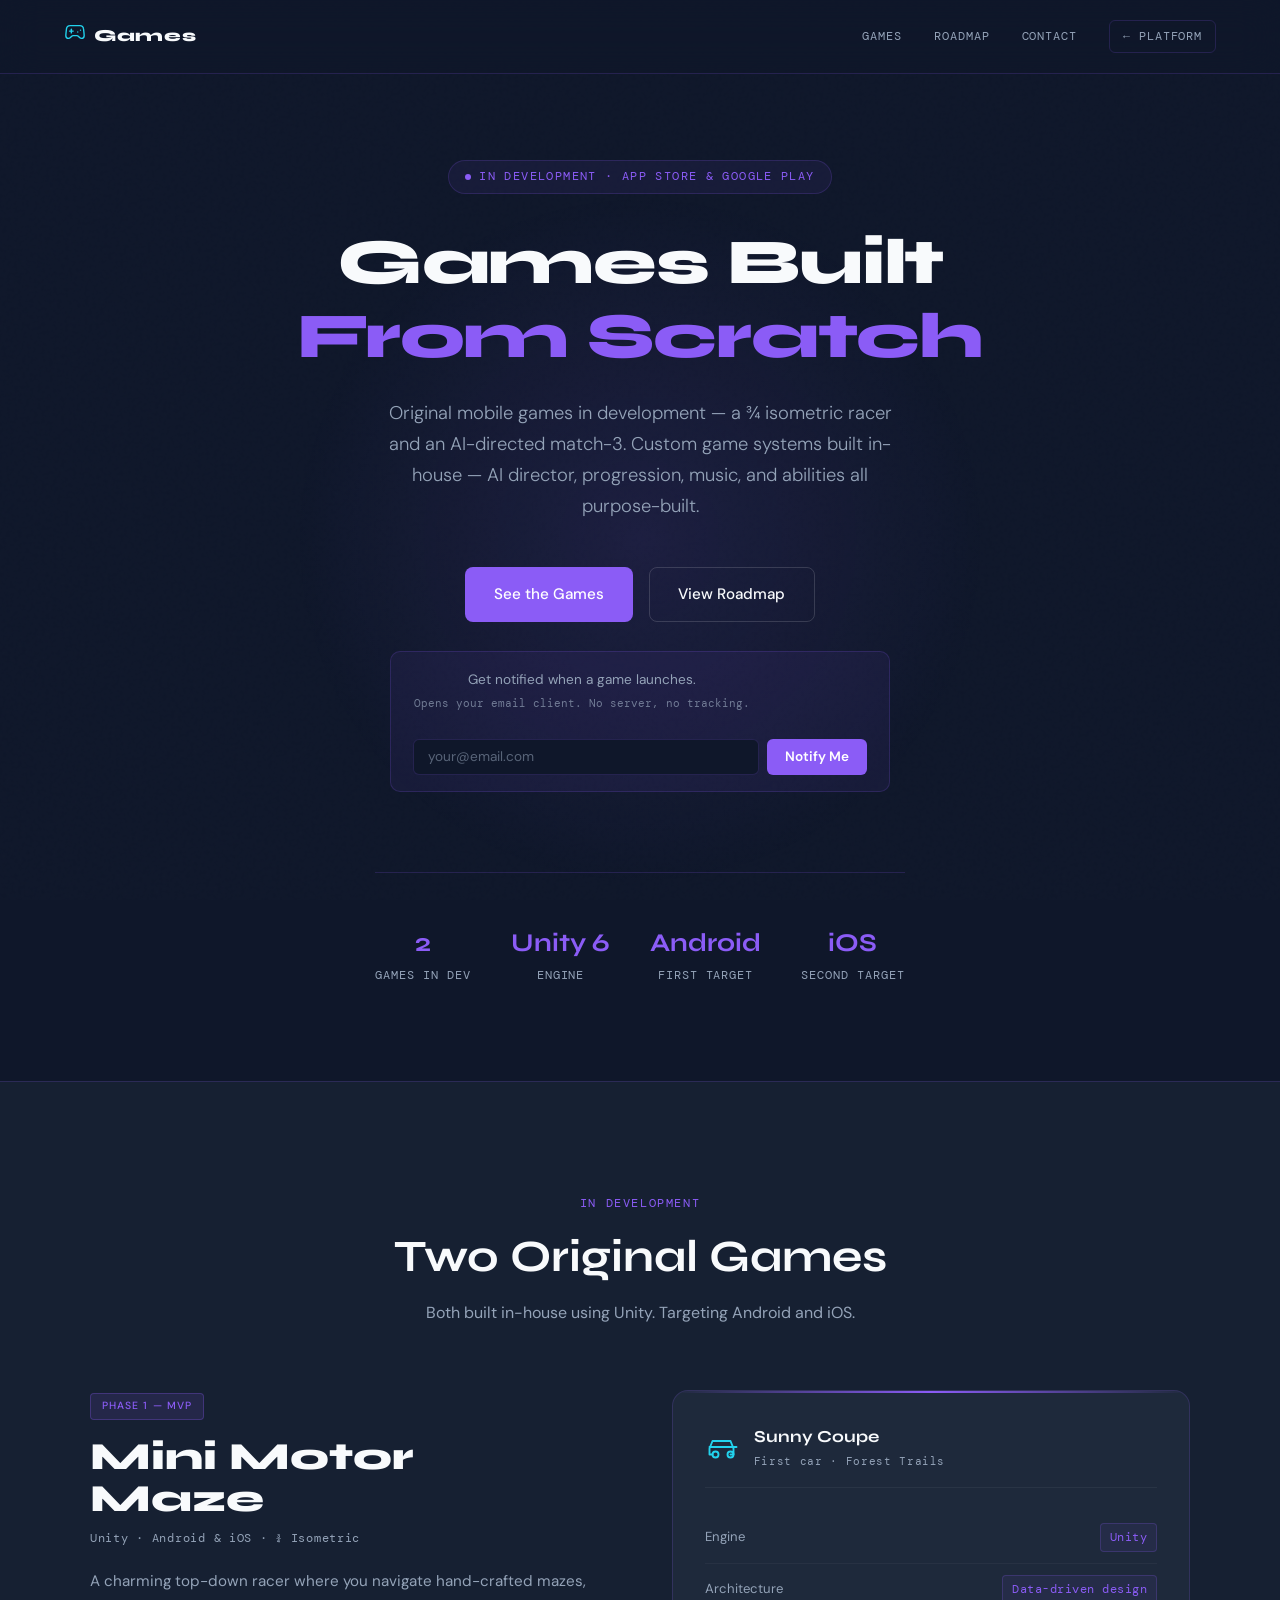
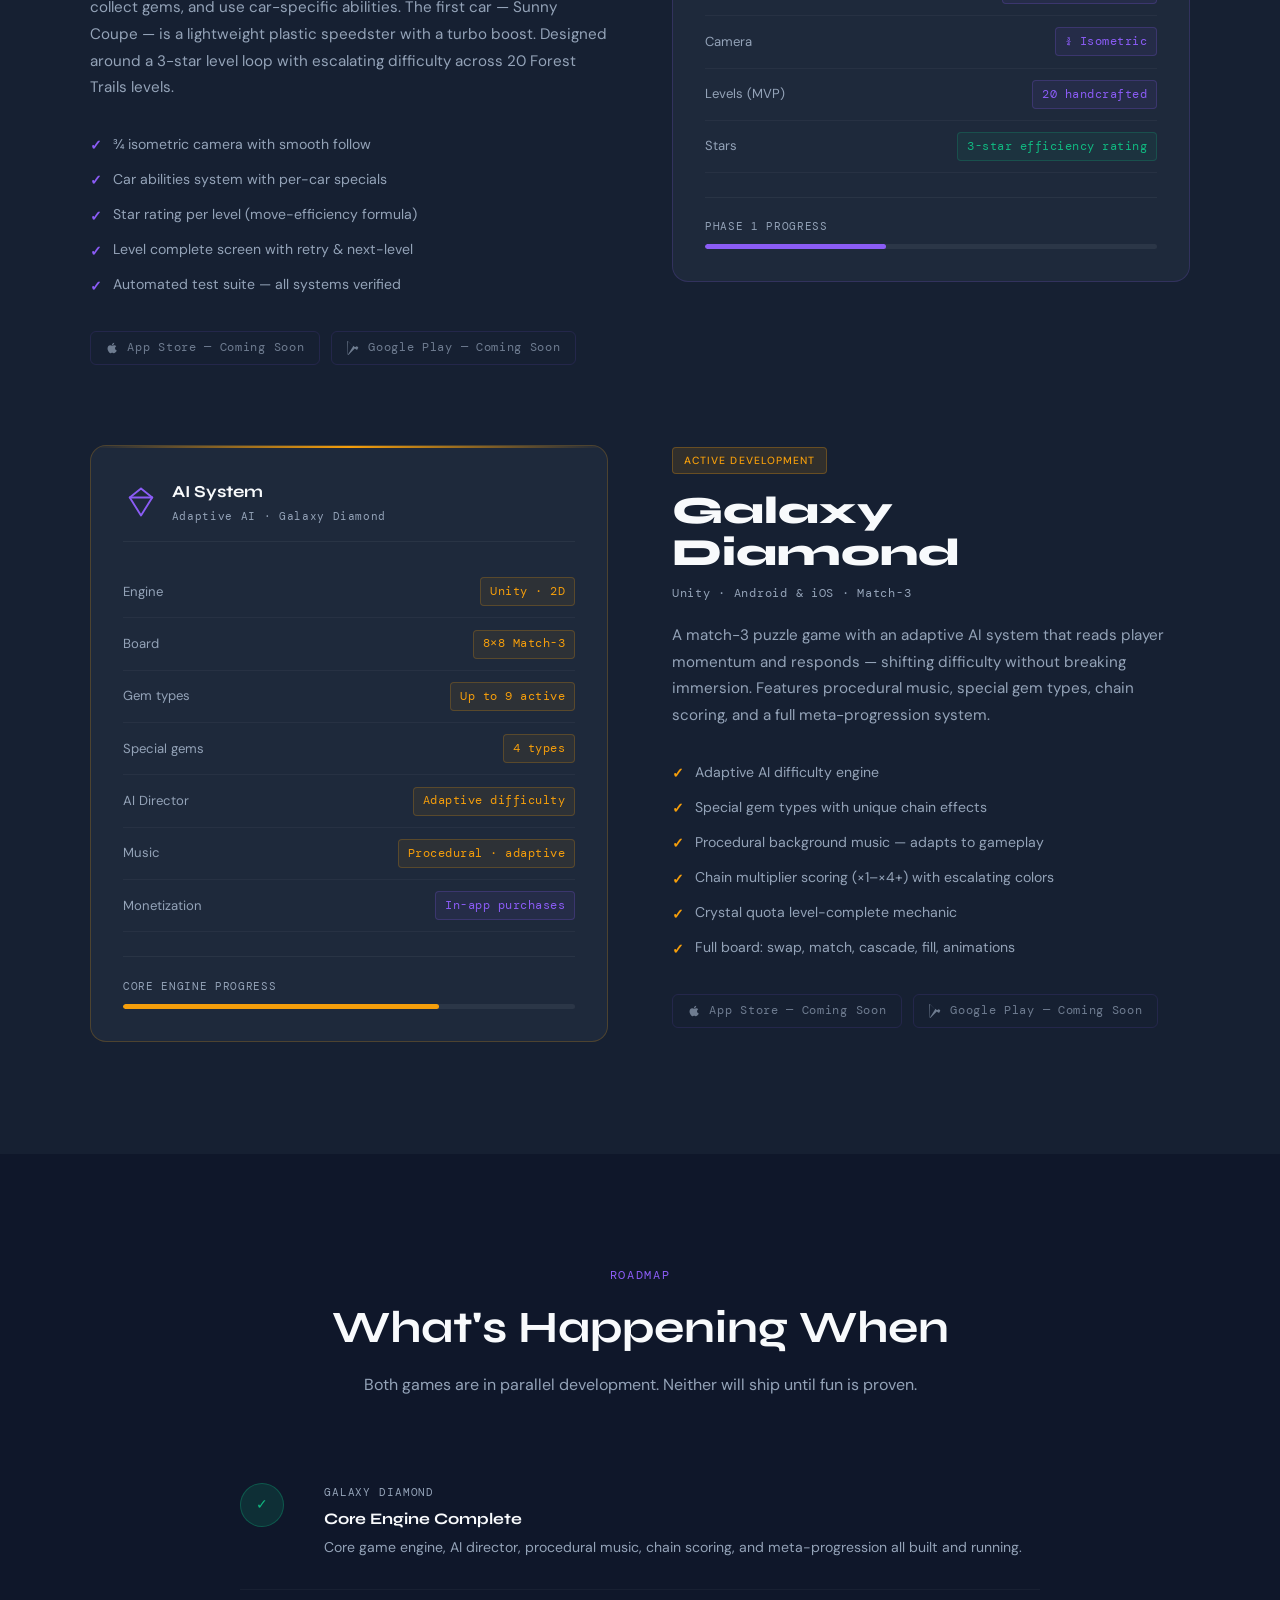
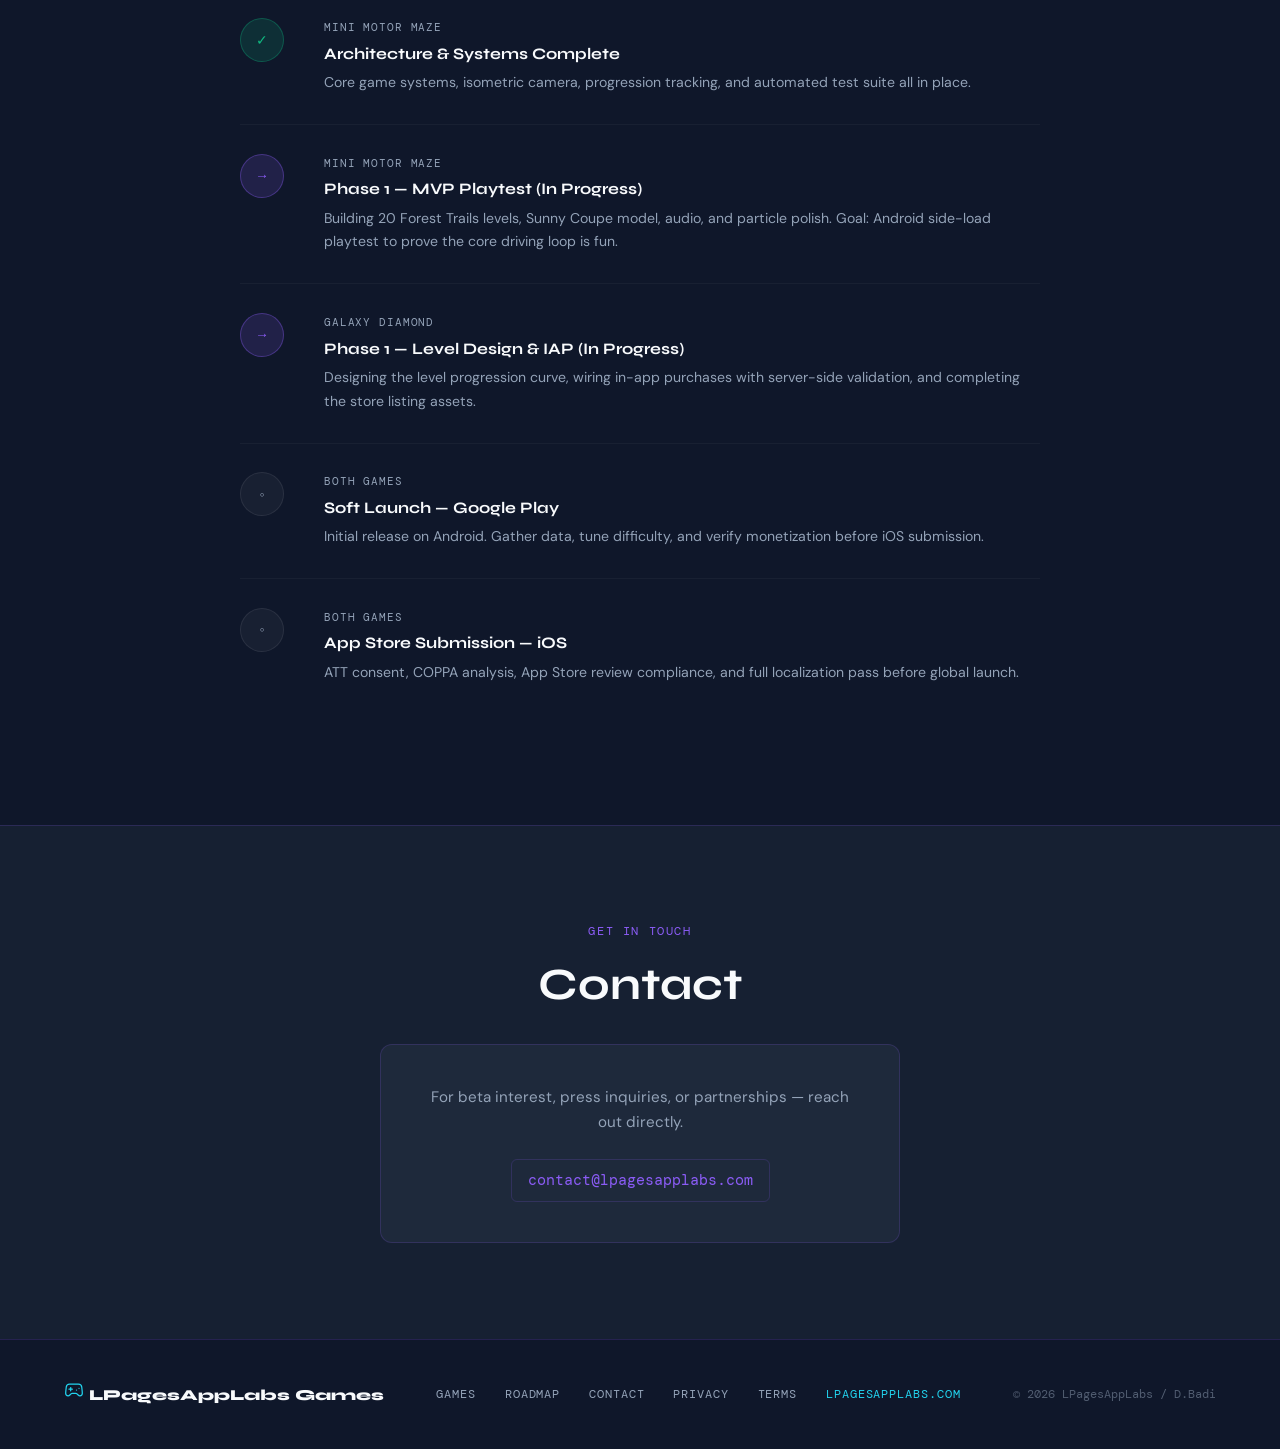
==== commit 81c731ab: "Add files via upload" ====
--- a/index.html
+++ b/index.html
@@ -4,428 +4,67 @@
 <head>
   <meta charset="UTF-8" />
   <meta name="viewport" content="width=device-width, initial-scale=1.0"/>
+  <meta name="color-scheme" content="dark">
   <title>LPagesAppLabs Games — Mobile Games in Development</title>
-  <meta name="description" content="Mobile games in development by LPagesAppLabs. Mini Motor Maze — ¾ isometric racing. Galaxy Diamond — match-3 with AI Director IRIS. Coming to App Store and Google Play.">
+  <meta name="description" content="Mobile games in development by LPagesAppLabs. Mini Motor Maze — ¾ isometric racing. Galaxy Diamond — match-3 puzzle with adaptive AI. Coming to App Store and Google Play.">
   <link rel="canonical" href="https://games.lpagesapplabs.com/" />
   <meta property="og:title" content="LPagesAppLabs Games — Mobile Games in Development" />
   <meta property="og:description" content="Mini Motor Maze and Galaxy Diamond — mobile games built with Unity, coming to App Store and Google Play." />
   <meta property="og:url" content="https://games.lpagesapplabs.com/" />
+  <meta property="og:image" content="https://lpagesapplabs.com/og-image.png" />
+  <meta property="og:image:width" content="1200" />
+  <meta property="og:image:height" content="630" />
   <meta property="og:type" content="website" />
+  <meta name="twitter:card" content="summary_large_image" />
+  <meta name="twitter:title" content="LPagesAppLabs Games — Mobile Games in Development" />
+  <meta name="twitter:description" content="Mini Motor Maze and Galaxy Diamond — mobile games built with Unity, coming to App Store and Google Play." />
+  <meta name="twitter:image" content="https://lpagesapplabs.com/og-image.png" />
+  <meta name="theme-color" content="#0F172A">
   <meta name="robots" content="index, follow">
-  <link rel="icon" href="https://lpagesapplabs.com/favicon.ico" sizes="any">
   <link rel="icon" href="https://lpagesapplabs.com/logo.svg" type="image/svg+xml">
-  <link rel="preconnect" href="https://fonts.bunny.net">
+  <link rel="preconnect" href="https://fonts.bunny.net" crossorigin>
   <link href="https://fonts.bunny.net/css2?family=Syne:wght@400;600;700;800&family=DM+Mono:wght@300;400;500&family=DM+Sans:wght@300;400;500&display=swap" rel="stylesheet">
-  <style>
-    *, *::before, *::after { box-sizing: border-box; margin: 0; padding: 0; }
-    :root {
-      --bg: #0F172A; --bg2: #111827;
-      --surface: #1E293B; --surface2: #162032;
-      --violet: #8B5CF6; --violet-dim: #7C3AED;
-      --violet-glow: rgba(139,92,246,0.15);
-      --violet-glow2: rgba(139,92,246,0.07);
-      --cyan: #22D3EE;
-      --emerald: #10B981;
-      --amber: #F59E0B;
-      --white: #F8FAFC; --muted: #94A3B8;
-      --border: rgba(139,92,246,0.18);
-    }
-    html { scroll-behavior: smooth; }
-    body {
-      background: var(--bg); color: var(--white);
-      font-family: 'DM Sans', sans-serif;
-      font-size: 16px; line-height: 1.7; overflow-x: hidden;
-    }
-    body::before {
-      content: ''; position: fixed; inset: 0;
-      background-image: url("data:image/svg+xml,%3Csvg viewBox='0 0 256 256' xmlns='http://www.w3.org/2000/svg'%3E%3Cfilter id='noise'%3E%3CfeTurbulence type='fractalNoise' baseFrequency='0.9' numOctaves='4' stitchTiles='stitch'/%3E%3C/filter%3E%3Crect width='100%25' height='100%25' filter='url(%23noise)' opacity='0.04'/%3E%3C/svg%3E");
-      pointer-events: none; z-index: 0; opacity: 0.4;
-    }
-    section { position: relative; z-index: 1; }
-
-    /* NAV */
-    nav {
-      position: fixed; top: 0; left: 0; right: 0; z-index: 100;
-      display: flex; justify-content: space-between; align-items: center;
-      padding: 1.25rem 5%;
-      background: rgba(15,23,42,0.88);
-      backdrop-filter: blur(18px);
-      border-bottom: 1px solid var(--border);
-    }
-    .nav-logo {
-      font-family: 'Syne', sans-serif; font-weight: 800;
-      font-size: 1.05rem; letter-spacing: 0.04em;
-      color: var(--white); display: flex; align-items: center; gap: 0.5rem;
-      text-decoration: none;
-    }
-    .nav-logo span { color: var(--violet); }
-    .nav-right { display: flex; align-items: center; gap: 2rem; }
-    .nav-links { display: flex; gap: 2rem; }
-    .nav-links a {
-      font-family: 'DM Mono', monospace; font-size: 0.75rem;
-      color: var(--muted); text-decoration: none;
-      letter-spacing: 0.08em; text-transform: uppercase; transition: color 0.2s;
-    }
-    .nav-links a:hover { color: var(--violet); }
-    .nav-platform {
-      font-family: 'DM Mono', monospace; font-size: 0.72rem;
-      color: var(--muted); text-decoration: none;
-      letter-spacing: 0.08em; text-transform: uppercase;
-      border: 1px solid var(--border); padding: 0.35rem 0.8rem;
-      border-radius: 6px; transition: all 0.2s;
-    }
-    .nav-platform:hover { color: var(--cyan); border-color: rgba(34,211,238,0.3); }
-    .nav-hamburger { display: none; flex-direction: column; gap: 5px; cursor: pointer; padding: 4px; background: none; border: none; }
-    .nav-hamburger span { display: block; width: 22px; height: 2px; background: var(--muted); border-radius: 2px; }
-    .nav-mobile { display: none; flex-direction: column; background: rgba(15,23,42,0.97); border-top: 1px solid var(--border); padding: 1rem 5%; position: fixed; top: 62px; left: 0; right: 0; z-index: 99; }
-    .nav-mobile a { font-family: 'DM Mono', monospace; font-size: 0.85rem; color: var(--muted); text-decoration: none; letter-spacing: 0.08em; text-transform: uppercase; padding: 0.75rem 0; border-bottom: 1px solid rgba(255,255,255,0.04); transition: color 0.2s; }
-    .nav-mobile a:last-child { border-bottom: none; }
-    .nav-mobile a:hover { color: var(--violet); }
-    .nav-mobile.open { display: flex; }
-
-    /* HERO */
-    #hero {
-      min-height: 100vh;
-      display: flex; flex-direction: column;
-      align-items: center; justify-content: center;
-      text-align: center; padding: 10rem 5% 6rem; overflow: hidden;
-    }
-    .hero-glow {
-      position: absolute; width: 700px; height: 700px; border-radius: 50%;
-      background: radial-gradient(circle, rgba(139,92,246,0.11) 0%, transparent 70%);
-      top: 50%; left: 50%; transform: translate(-50%, -50%);
-      pointer-events: none; animation: pulse-glow 6s ease-in-out infinite;
-    }
-    @keyframes pulse-glow {
-      0%, 100% { opacity: 0.7; transform: translate(-50%,-50%) scale(1); }
-      50% { opacity: 1; transform: translate(-50%,-50%) scale(1.08); }
-    }
-    .hero-badge {
-      display: inline-flex; align-items: center; gap: 0.5rem;
-      font-family: 'DM Mono', monospace; font-size: 0.72rem;
-      letter-spacing: 0.12em; text-transform: uppercase;
-      color: var(--violet); background: var(--violet-glow2);
-      border: 1px solid var(--border);
-      padding: 0.4rem 1rem; border-radius: 999px;
-      margin-bottom: 2rem; animation: fadeUp 0.6s ease both;
-    }
-    .badge-dot {
-      width: 6px; height: 6px; border-radius: 50%;
-      background: var(--violet); animation: blink 2s ease infinite;
-    }
-    @keyframes blink { 0%,100%{opacity:1} 50%{opacity:0.3} }
-    h1 {
-      font-family: 'Syne', sans-serif; font-weight: 800;
-      font-size: clamp(2rem, 5vw, 4rem);
-      line-height: 1.15; letter-spacing: -0.02em;
-      margin-bottom: 1.5rem; animation: fadeUp 0.7s 0.1s ease both;
-    }
-    h1 .accent { color: var(--violet); }
-    .hero-sub {
-      font-size: clamp(1rem, 2vw, 1.15rem); color: var(--muted);
-      max-width: 520px; margin: 0 auto 2.8rem; font-weight: 300;
-      animation: fadeUp 0.7s 0.2s ease both;
-    }
-    .btn-group {
-      display: flex; gap: 1rem; flex-wrap: wrap; justify-content: center;
-      animation: fadeUp 0.7s 0.3s ease both;
-    }
-    .btn {
-      display: inline-flex; align-items: center; gap: 0.6rem;
-      padding: 0.85rem 1.8rem; border-radius: 8px;
-      font-family: 'DM Sans', sans-serif; font-size: 0.95rem;
-      font-weight: 500; text-decoration: none; cursor: pointer; transition: all 0.2s;
-    }
-    .btn-primary { background: var(--violet); color: #fff; border: none; }
-    .btn-primary:hover { background: var(--violet-dim); transform: translateY(-2px); box-shadow: 0 8px 30px rgba(139,92,246,0.4); }
-    .btn-secondary { background: transparent; color: var(--white); border: 1px solid rgba(255,255,255,0.15); }
-    .btn-secondary:hover { border-color: var(--violet); color: var(--violet); transform: translateY(-2px); }
-    .hero-stat-bar {
-      display: flex; gap: 2.5rem; flex-wrap: wrap; justify-content: center;
-      margin-top: 5rem; padding-top: 3rem;
-      border-top: 1px solid var(--border);
-      animation: fadeUp 0.7s 0.5s ease both;
-    }
-    .stat { text-align: center; }
-    .stat-num { font-family: 'Syne', sans-serif; font-size: 1.6rem; font-weight: 700; color: var(--violet); }
-    .stat-label { font-size: 0.75rem; color: var(--muted); font-family: 'DM Mono', monospace; text-transform: uppercase; letter-spacing: 0.08em; }
-    @keyframes fadeUp {
-      from { opacity: 0; transform: translateY(24px); }
-      to   { opacity: 1; transform: translateY(0); }
-    }
-
-    /* SECTION COMMON */
-    .section-label {
-      font-family: 'DM Mono', monospace; font-size: 0.72rem;
-      letter-spacing: 0.14em; text-transform: uppercase;
-      color: var(--violet); margin-bottom: 1rem;
-    }
-    .section-title {
-      font-family: 'Syne', sans-serif;
-      font-size: clamp(1.8rem, 4vw, 2.8rem);
-      font-weight: 700; line-height: 1.2; margin-bottom: 1rem;
-    }
-
-    /* GAMES */
-    #games {
-      padding: 7rem 5%;
-      background: var(--surface2);
-      border-top: 1px solid var(--border);
-    }
-    .games-header { text-align: center; margin-bottom: 4rem; }
-    .games-header p { color: var(--muted); font-size: 1rem; max-width: 520px; margin: 0 auto; }
-
-    .game-block {
-      max-width: 1100px; margin: 0 auto 5rem;
-      display: grid; grid-template-columns: 1fr 1fr; gap: 4rem; align-items: start;
-    }
-    .game-block:last-child { margin-bottom: 0; }
-    .game-block.reverse { direction: rtl; }
-    .game-block.reverse > * { direction: ltr; }
-
-    .game-info {}
-    .game-tag {
-      display: inline-block; font-size: 0.65rem; letter-spacing: 0.1em;
-      text-transform: uppercase; padding: 0.22rem 0.7rem;
-      border-radius: 4px; margin-bottom: 1rem; font-weight: 500;
-      background: rgba(139,92,246,0.12); color: var(--violet); border: 1px solid rgba(139,92,246,0.28);
-    }
-    .game-tag.amber {
-      background: rgba(245,158,11,0.12); color: var(--amber); border: 1px solid rgba(245,158,11,0.28);
-    }
-    .game-name {
-      font-family: 'Syne', sans-serif; font-size: clamp(1.6rem, 3.5vw, 2.4rem);
-      font-weight: 800; margin-bottom: 0.5rem; line-height: 1.1;
-    }
-    .game-engine {
-      font-family: 'DM Mono', monospace; font-size: 0.75rem;
-      color: var(--muted); letter-spacing: 0.06em; margin-bottom: 1.2rem;
-    }
-    .game-desc { color: var(--muted); font-size: 0.95rem; margin-bottom: 2rem; line-height: 1.75; }
-
-    .feature-list { display: flex; flex-direction: column; gap: 0.6rem; margin-bottom: 2rem; }
-    .feature-item {
-      display: flex; align-items: flex-start; gap: 0.7rem;
-      font-size: 0.88rem; color: var(--muted);
-    }
-    .feature-check { color: var(--violet); font-weight: 700; flex-shrink: 0; margin-top: 0.1rem; }
-    .feature-check.amber { color: var(--amber); }
-
-    .store-badges { display: flex; gap: 0.7rem; flex-wrap: wrap; }
-    .store-badge {
-      display: inline-flex; align-items: center; gap: 0.5rem;
-      font-family: 'DM Mono', monospace; font-size: 0.72rem;
-      padding: 0.4rem 0.9rem; border-radius: 6px;
-      border: 1px solid var(--border); color: var(--muted);
-      letter-spacing: 0.06em; opacity: 0.7;
-    }
-
-    /* GAME VISUAL CARD */
-    .game-visual {
-      background: var(--surface); border: 1px solid var(--border);
-      border-radius: 16px; padding: 2rem; position: relative; overflow: hidden;
-    }
-    .game-visual::before {
-      content: ''; position: absolute; top: 0; left: 0; right: 0; height: 2px;
-      background: linear-gradient(90deg, transparent, var(--violet), transparent);
-    }
-    .game-visual.amber-card { border-color: rgba(245,158,11,0.22); }
-    .game-visual.amber-card::before {
-      background: linear-gradient(90deg, transparent, var(--amber), transparent);
-    }
-
-    .vis-header {
-      display: flex; align-items: center; gap: 0.8rem; margin-bottom: 1.5rem;
-      padding-bottom: 1rem; border-bottom: 1px solid rgba(255,255,255,0.05);
-    }
-    .vis-icon { font-size: 2.2rem; }
-    .vis-title { font-family: 'Syne', sans-serif; font-size: 1.05rem; font-weight: 700; }
-    .vis-sub { font-family: 'DM Mono', monospace; font-size: 0.68rem; color: var(--muted); letter-spacing: 0.06em; }
-
-    .vis-row {
-      display: flex; align-items: center; gap: 0.8rem;
-      padding: 0.7rem 0; border-bottom: 1px solid rgba(255,255,255,0.04);
-    }
-    .vis-row:last-child { border-bottom: none; }
-    .vis-label { font-size: 0.82rem; color: var(--muted); flex: 1; }
-    .vis-val {
-      font-family: 'DM Mono', monospace; font-size: 0.78rem;
-      padding: 0.18rem 0.55rem; border-radius: 4px;
-      background: var(--violet-glow2); border: 1px solid rgba(139,92,246,0.22);
-      color: var(--violet); letter-spacing: 0.04em; white-space: nowrap;
-    }
-    .vis-val.amber {
-      background: rgba(245,158,11,0.07); border-color: rgba(245,158,11,0.22); color: var(--amber);
-    }
-    .vis-val.emerald {
-      background: rgba(16,185,129,0.07); border-color: rgba(16,185,129,0.22); color: var(--emerald);
-    }
-
-    .progress-bar {
-      margin-top: 1.5rem; padding-top: 1.2rem; border-top: 1px solid rgba(255,255,255,0.05);
-    }
-    .progress-header { display: flex; justify-content: space-between; margin-bottom: 0.5rem; }
-    .progress-label { font-family: 'DM Mono', monospace; font-size: 0.7rem; color: var(--muted); letter-spacing: 0.06em; text-transform: uppercase; }
-    .progress-pct { font-family: 'DM Mono', monospace; font-size: 0.7rem; color: var(--violet); }
-    .progress-pct.amber { color: var(--amber); }
-    .bar-track { width: 100%; height: 5px; background: rgba(255,255,255,0.06); border-radius: 4px; overflow: hidden; }
-    .bar-fill { height: 100%; border-radius: 4px; background: var(--violet); }
-    .bar-fill.amber { background: var(--amber); }
-
-    /* TIMELINE */
-    #timeline {
-      padding: 7rem 5%;
-    }
-    .timeline-inner { max-width: 800px; margin: 0 auto; }
-    .timeline-header { text-align: center; margin-bottom: 3.5rem; }
-    .timeline-header p { color: var(--muted); font-size: 1rem; margin-top: 0.5rem; }
-    .tl-items { display: flex; flex-direction: column; }
-    .tl-item {
-      display: grid; grid-template-columns: 60px 1fr;
-      gap: 1.5rem; padding: 1.8rem 0;
-      border-bottom: 1px solid rgba(255,255,255,0.04); align-items: start;
-    }
-    .tl-item:last-child { border-bottom: none; }
-    .tl-dot {
-      width: 44px; height: 44px; border-radius: 50%;
-      display: flex; align-items: center; justify-content: center;
-      font-family: 'DM Mono', monospace; font-size: 0.85rem; flex-shrink: 0;
-    }
-    .tl-dot.done { background: rgba(16,185,129,0.15); border: 1px solid rgba(16,185,129,0.3); color: var(--emerald); }
-    .tl-dot.active { background: var(--violet-glow); border: 1px solid rgba(139,92,246,0.35); color: var(--violet); }
-    .tl-dot.next { background: rgba(255,255,255,0.04); border: 1px solid rgba(255,255,255,0.08); color: var(--muted); }
-    .tl-game { font-family: 'DM Mono', monospace; font-size: 0.68rem; color: var(--muted); letter-spacing: 0.08em; text-transform: uppercase; margin-bottom: 0.2rem; }
-    .tl-phase { font-family: 'Syne', sans-serif; font-size: 1rem; font-weight: 700; margin-bottom: 0.25rem; }
-    .tl-desc { font-size: 0.88rem; color: var(--muted); }
-
-    /* CONTACT */
-    #contact {
-      padding: 6rem 5%;
-      background: var(--surface2);
-      border-top: 1px solid var(--border);
-      text-align: center;
-    }
-    .contact-box {
-      max-width: 520px; margin: 2rem auto 0;
-      background: var(--surface); border: 1px solid var(--border);
-      border-radius: 12px; padding: 2.5rem;
-    }
-    .contact-box p { color: var(--muted); font-size: 0.95rem; margin-bottom: 1.4rem; }
-    .contact-email {
-      display: inline-block;
-      font-family: 'DM Mono', monospace; font-size: 0.95rem;
-      color: var(--violet); text-decoration: none;
-      padding: 0.5rem 1rem;
-      border: 1px solid var(--border); border-radius: 6px;
-      transition: border-color 0.2s;
-    }
-    .contact-email:hover { border-color: var(--violet); }
-
-    /* FOOTER */
-    footer {
-      padding: 2.5rem 5%; border-top: 1px solid var(--border);
-      display: flex; justify-content: space-between; align-items: center;
-      flex-wrap: wrap; gap: 1rem; position: relative; z-index: 1;
-    }
-    .footer-logo {
-      font-family: 'Syne', sans-serif; font-weight: 800; font-size: 0.95rem;
-      text-decoration: none; color: var(--white);
-    }
-    .footer-logo span { color: var(--violet); }
-    .footer-links { display: flex; gap: 1.8rem; flex-wrap: wrap; }
-    .footer-links a {
-      font-family: 'DM Mono', monospace; font-size: 0.72rem;
-      letter-spacing: 0.08em; text-transform: uppercase;
-      color: var(--muted); text-decoration: none; transition: color 0.2s;
-    }
-    .footer-links a:hover { color: var(--violet); }
-    .footer-copy { font-family: 'DM Mono', monospace; font-size: 0.72rem; color: var(--muted); opacity: 0.5; }
-
-    /* NOTIFY FORM */
-    .notify-strip {
-      display: flex; align-items: center; gap: 1.5rem; flex-wrap: wrap;
-      background: var(--violet-glow2); border: 1px solid var(--border);
-      border-radius: 10px; padding: 1rem 1.4rem; margin-top: 1.8rem;
-      animation: fadeUp 0.7s 0.45s ease both; max-width: 500px;
-    }
-    .notify-strip p { font-size: 0.85rem; color: var(--muted); margin: 0; white-space: nowrap; }
-    .notify-form { display: flex; gap: 0.5rem; flex: 1; min-width: 200px; }
-    .notify-form input[type="email"] {
-      flex: 1; background: var(--bg); border: 1px solid var(--border);
-      border-radius: 6px; padding: 0.55rem 0.85rem;
-      font-family: 'DM Sans', sans-serif; font-size: 0.85rem; color: var(--white);
-      outline: none; transition: border-color 0.2s;
-    }
-    .notify-form input[type="email"]::placeholder { color: var(--muted); opacity: 0.55; }
-    .notify-form input[type="email"]:focus { border-color: var(--violet); }
-    .notify-form button {
-      background: var(--violet); color: #fff; border: none; border-radius: 6px;
-      padding: 0.55rem 1.1rem; font-family: 'DM Sans', sans-serif; font-size: 0.85rem;
-      font-weight: 600; cursor: pointer; transition: background 0.2s; white-space: nowrap;
-    }
-    .notify-form button:hover { background: var(--violet-dim); }
-
-    /* SCROLL REVEAL */
-    .reveal { opacity: 0; transform: translateY(20px); transition: opacity 0.7s ease, transform 0.7s ease; }
-    .reveal.visible { opacity: 1; transform: none; }
-
-    @media (max-width: 900px) {
-      .game-block { grid-template-columns: 1fr; gap: 2.5rem; }
-      .game-block.reverse { direction: ltr; }
-    }
-    @media (max-width: 768px) {
-      .nav-links { display: none; }
-      .nav-hamburger { display: flex; }
-      .nav-right { gap: 1rem; }
-      #hero { padding: 7rem 5% 4rem; }
-      h1 { font-size: clamp(1.9rem, 8vw, 2.8rem); }
-      .hero-stat-bar { gap: 1.5rem; margin-top: 3rem; padding-top: 2rem; }
-      .stat-num { font-size: 1.3rem; }
-      #games { padding: 4rem 5%; }
-      #timeline { padding: 4rem 5%; }
-      #contact { padding: 4rem 5%; }
-      footer { flex-direction: column; text-align: center; align-items: center; }
-      .footer-links { justify-content: center; gap: 1rem; }
-    }
-  </style>
+  <link rel="stylesheet" href="styles.css">
 </head>
 <body>
+<a class="skip-link" href="#main-content">Skip to main content</a>
 
 <nav>
-  <a href="#hero" class="nav-logo"><span>🎮</span> Games</a>
+  <a href="#hero" class="nav-logo"><span class="logo-icon" aria-hidden="true"><svg width="22" height="22" viewBox="0 0 24 24" fill="none" stroke="#22D3EE" stroke-width="1.5" stroke-linecap="round" stroke-linejoin="round" aria-hidden="true"><line x1="6" y1="11" x2="10" y2="11"/><line x1="8" y1="9" x2="8" y2="13"/><line x1="15" y1="12" x2="15.01" y2="12"/><line x1="18" y1="10" x2="18.01" y2="10"/><path d="M17.32 5H6.68a4 4 0 0 0-3.978 3.59c-.006.052-.01.101-.017.152C2.604 9.416 2 14.456 2 16a3 3 0 0 0 3 3c1 0 1.5-.5 2-1l1.414-1.414A2 2 0 0 1 9.828 16h4.344a2 2 0 0 1 1.414.586L17 18c.5.5 1 1 2 1a3 3 0 0 0 3-3c0-1.545-.604-6.584-.685-7.258-.006-.05-.01-.1-.017-.151A4 4 0 0 0 17.32 5z"/></svg></span> Games</a>
   <div class="nav-right">
     <div class="nav-links">
       <a href="#games">Games</a>
       <a href="#timeline">Roadmap</a>
       <a href="#contact">Contact</a>
     </div>
-    <a href="https://lpagesapplabs.com" class="nav-platform">← Platform</a>
-    <button class="nav-hamburger" id="hamburger" aria-label="Menu">
+    <a href="https://lpagesapplabs.com" class="nav-platform" rel="noopener noreferrer">← Platform</a>
+    <button class="nav-hamburger" id="hamburger" aria-label="Menu" aria-expanded="false" aria-controls="navMobile">
       <span></span><span></span><span></span>
     </button>
   </div>
 </nav>
 <div class="nav-mobile" id="navMobile">
-  <a href="#games" onclick="closeMenu()">Games</a>
-  <a href="#timeline" onclick="closeMenu()">Roadmap</a>
-  <a href="#contact" onclick="closeMenu()">Contact</a>
-  <a href="https://lpagesapplabs.com" onclick="closeMenu()">← Platform</a>
+  <a href="#games">Games</a>
+  <a href="#timeline">Roadmap</a>
+  <a href="#contact">Contact</a>
+  <a href="https://lpagesapplabs.com" rel="noopener noreferrer">← Platform</a>
 </div>
 
+<main id="main-content">
 <!-- HERO -->
 <section id="hero">
   <div class="hero-glow"></div>
   <div class="hero-badge"><span class="badge-dot"></span> In Development · App Store &amp; Google Play</div>
   <h1>Games Built<br><span class="accent">From Scratch</span></h1>
-  <p class="hero-sub">Two original mobile games in active development — a ¾ isometric racer and an AI-directed match-3. No third-party engines repurposed. Built clean, from zero.</p>
+  <p class="hero-sub">Original mobile games in development — a ¾ isometric racer and an AI-directed match-3. Custom game systems built in-house — AI director, progression, music, and abilities all purpose-built.</p>
   <div class="btn-group">
     <a href="#games" class="btn btn-primary">See the Games</a>
     <a href="#timeline" class="btn btn-secondary">View Roadmap</a>
   </div>
   <div class="notify-strip">
-    <p>Get notified when a game launches.</p>
-    <form class="notify-form" data-product="LPagesAppLabs Games" onsubmit="notifyMe(this,event)">
-      <input type="email" placeholder="your@email.com" required autocomplete="email">
+    <p>Get notified when a game launches.<br><span class="notify-sub">Opens your email client. No server, no tracking.</span></p>
+    <form class="notify-form" data-product="LPagesAppLabs Games">
+      <input type="email" placeholder="your@email.com" required autocomplete="email" aria-label="Email address">
       <button type="submit">Notify Me</button>
     </form>
   </div>
@@ -442,7 +81,7 @@
   <div class="games-header reveal">
     <div class="section-label">In Development</div>
     <h2 class="section-title">Two Original Games</h2>
-    <p>Both built in-house using Unity 6. Both targeting Android first, then iOS.</p>
+    <p>Both built in-house using Unity. Targeting Android and iOS.</p>
   </div>
 
   <!-- MINI MOTOR MAZE -->
@@ -450,15 +89,14 @@
     <div class="game-info">
       <div class="game-tag">Phase 1 — MVP</div>
       <h2 class="game-name">Mini Motor<br>Maze</h2>
-      <div class="game-engine">Unity 6 · Android → iOS · ¾ Isometric</div>
+      <div class="game-engine">Unity · Android &amp; iOS · ¾ Isometric</div>
       <p class="game-desc">A charming top-down racer where you navigate hand-crafted mazes, collect gems, and use car-specific abilities. The first car — Sunny Coupe — is a lightweight plastic speedster with a turbo boost. Designed around a 3-star level loop with escalating difficulty across 20 Forest Trails levels.</p>
       <div class="feature-list">
         <div class="feature-item"><span class="feature-check">✓</span> ¾ isometric camera with smooth follow</div>
-        <div class="feature-item"><span class="feature-check">✓</span> Car abilities system (AbilityBase architecture)</div>
+        <div class="feature-item"><span class="feature-check">✓</span> Car abilities system with per-car specials</div>
         <div class="feature-item"><span class="feature-check">✓</span> Star rating per level (move-efficiency formula)</div>
         <div class="feature-item"><span class="feature-check">✓</span> Level complete screen with retry &amp; next-level</div>
-        <div class="feature-item"><span class="feature-check">✓</span> All EditMode tests written (20 tests passing)</div>
-        <div class="feature-item"><span class="feature-check">✓</span> Analytics events wired (no Debug.Log-only paths)</div>
+        <div class="feature-item"><span class="feature-check">✓</span> Automated test suite — all systems verified</div>
       </div>
       <div class="store-badges">
         <span class="store-badge">
@@ -473,26 +111,26 @@
     </div>
     <div class="game-visual">
       <div class="vis-header">
-        <span class="vis-icon">🚗</span>
+        <span class="vis-icon"><svg width="36" height="36" viewBox="0 0 24 24" fill="none" stroke="#22D3EE" stroke-width="1.25" stroke-linecap="round" stroke-linejoin="round" aria-hidden="true"><path d="M5 17H3v-4l2-5h12l2 5v4h-2"/><circle cx="7" cy="17" r="2"/><circle cx="17" cy="17" r="2"/><path d="M3 12h18"/></svg></span>
         <div>
           <div class="vis-title">Sunny Coupe</div>
           <div class="vis-sub">First car · Forest Trails</div>
         </div>
       </div>
-      <div class="vis-row"><span class="vis-label">Engine</span><span class="vis-val">Unity 6 (6000.4.3f1)</span></div>
-      <div class="vis-row"><span class="vis-label">Architecture</span><span class="vis-val">ScriptableObjects</span></div>
-      <div class="vis-row"><span class="vis-label">Input system</span><span class="vis-val">Unity New Input</span></div>
+      <div class="vis-row"><span class="vis-label">Engine</span><span class="vis-val">Unity</span></div>
+      <div class="vis-row"><span class="vis-label">Architecture</span><span class="vis-val">Data-driven design</span></div>
+      
       <div class="vis-row"><span class="vis-label">Camera</span><span class="vis-val">¾ Isometric</span></div>
       <div class="vis-row"><span class="vis-label">Levels (MVP)</span><span class="vis-val">20 handcrafted</span></div>
-      <div class="vis-row"><span class="vis-label">Stars</span><span class="vis-val emerald">&gt;60% moves = 3★</span></div>
-      <div class="vis-row"><span class="vis-label">Axiom A1</span><span class="vis-val emerald">✓ PASS</span></div>
-      <div class="vis-row"><span class="vis-label">Axiom A3</span><span class="vis-val emerald">✓ PASS</span></div>
+      <div class="vis-row"><span class="vis-label">Stars</span><span class="vis-val emerald">3-star efficiency rating</span></div>
+      
+      
       <div class="progress-bar">
         <div class="progress-header">
           <span class="progress-label">Phase 1 Progress</span>
-          <span class="progress-pct">~40%</span>
-        </div>
-        <div class="bar-track"><div class="bar-fill" style="width:40%"></div></div>
+          
+        </div>
+        <div class="bar-track"><div class="bar-fill"></div></div>
       </div>
     </div>
   </div>
@@ -502,15 +140,15 @@
     <div class="game-info">
       <div class="game-tag amber">Active Development</div>
       <h2 class="game-name">Galaxy<br>Diamond</h2>
-      <div class="game-engine">Unity 6 · Android → iOS · Match-3</div>
-      <p class="game-desc">A match-3 puzzle game with an AI Director called IRIS that watches your play and responds — placing cursed gems, boosting blessed ones, and shifting the sky background to reflect your momentum. Features procedural music, special gem types, chain scoring, and a full meta-progression system.</p>
+      <div class="game-engine">Unity · Android &amp; iOS · Match-3</div>
+      <p class="game-desc">A match-3 puzzle game with an adaptive AI system that reads player momentum and responds — shifting difficulty without breaking immersion. Features procedural music, special gem types, chain scoring, and a full meta-progression system.</p>
       <div class="feature-list">
-        <div class="feature-item"><span class="feature-check amber">✓</span> IRIS AI Director — 4 states (Idle / In Flow / Frustrated / Acting)</div>
-        <div class="feature-item"><span class="feature-check amber">✓</span> 4 special gem types (ResonanceCore, ResonanceBomb, LineBurst, ColorNova)</div>
-        <div class="feature-item"><span class="feature-check amber">✓</span> Procedural background music (C major pentatonic, 116 BPM)</div>
+        <div class="feature-item"><span class="feature-check amber">✓</span> Adaptive AI difficulty engine</div>
+        <div class="feature-item"><span class="feature-check amber">✓</span> Special gem types with unique chain effects</div>
+        <div class="feature-item"><span class="feature-check amber">✓</span> Procedural background music — adapts to gameplay</div>
         <div class="feature-item"><span class="feature-check amber">✓</span> Chain multiplier scoring (×1–×4+) with escalating colors</div>
         <div class="feature-item"><span class="feature-check amber">✓</span> Crystal quota level-complete mechanic</div>
-        <div class="feature-item"><span class="feature-check amber">✓</span> Full 8×8 board: swap, match, cascade, fill, animations</div>
+        <div class="feature-item"><span class="feature-check amber">✓</span> Full board: swap, match, cascade, fill, animations</div>
       </div>
       <div class="store-badges">
         <span class="store-badge">
@@ -525,25 +163,25 @@
     </div>
     <div class="game-visual amber-card">
       <div class="vis-header">
-        <span class="vis-icon">💎</span>
-        <div>
-          <div class="vis-title">IRIS Director</div>
-          <div class="vis-sub">AI system · Galaxy Diamond</div>
-        </div>
-      </div>
-      <div class="vis-row"><span class="vis-label">Engine</span><span class="vis-val amber">Unity 6 · 2D</span></div>
+        <span class="vis-icon"><svg width="36" height="36" viewBox="0 0 24 24" fill="none" stroke="#8B5CF6" stroke-width="1.25" stroke-linecap="round" stroke-linejoin="round" aria-hidden="true"><polyline points="12 3 19.5 9 12 21 4.5 9 12 3"/><polyline points="4.5 9 19.5 9"/></svg></span>
+        <div>
+          <div class="vis-title">AI System</div>
+          <div class="vis-sub">Adaptive AI · Galaxy Diamond</div>
+        </div>
+      </div>
+      <div class="vis-row"><span class="vis-label">Engine</span><span class="vis-val amber">Unity · 2D</span></div>
       <div class="vis-row"><span class="vis-label">Board</span><span class="vis-val amber">8×8 Match-3</span></div>
       <div class="vis-row"><span class="vis-label">Gem types</span><span class="vis-val amber">Up to 9 active</span></div>
       <div class="vis-row"><span class="vis-label">Special gems</span><span class="vis-val amber">4 types</span></div>
-      <div class="vis-row"><span class="vis-label">Director states</span><span class="vis-val amber">Idle / Flow / Frust / Act</span></div>
-      <div class="vis-row"><span class="vis-label">Music</span><span class="vis-val amber">Procedural · 116 BPM</span></div>
-      <div class="vis-row"><span class="vis-label">Monetization</span><span class="vis-val">IAP — server-side only</span></div>
+      <div class="vis-row"><span class="vis-label">AI Director</span><span class="vis-val amber">Adaptive difficulty</span></div>
+      <div class="vis-row"><span class="vis-label">Music</span><span class="vis-val amber">Procedural · adaptive</span></div>
+      <div class="vis-row"><span class="vis-label">Monetization</span><span class="vis-val">In-app purchases</span></div>
       <div class="progress-bar">
         <div class="progress-header">
           <span class="progress-label">Core Engine Progress</span>
-          <span class="progress-pct amber">~70%</span>
-        </div>
-        <div class="bar-track"><div class="bar-fill amber" style="width:70%"></div></div>
+          
+        </div>
+        <div class="bar-track"><div class="bar-fill amber"></div></div>
       </div>
     </div>
   </div>
@@ -563,7 +201,7 @@
         <div>
           <div class="tl-game">Galaxy Diamond</div>
           <div class="tl-phase">Core Engine Complete</div>
-          <p class="tl-desc">Full 8×8 board, all 4 special gems, IRIS AI Director, procedural music, chain scoring, and meta-progression all built and running.</p>
+          <p class="tl-desc">Core game engine, AI director, procedural music, chain scoring, and meta-progression all built and running.</p>
         </div>
       </div>
       <div class="tl-item reveal">
@@ -571,7 +209,7 @@
         <div>
           <div class="tl-game">Mini Motor Maze</div>
           <div class="tl-phase">Architecture & Systems Complete</div>
-          <p class="tl-desc">ScriptableObject car system, isometric camera, star tracker, level complete screen, analytics events, and all EditMode tests in place.</p>
+          <p class="tl-desc">Core game systems, isometric camera, progression tracking, and automated test suite all in place.</p>
         </div>
       </div>
       <div class="tl-item reveal">
@@ -622,30 +260,21 @@
   </div>
 </section>
 
+</main>
+
 <footer>
-  <a href="#hero" class="footer-logo"><span>🎮</span> LPagesAppLabs Games</a>
+  <a href="#hero" class="footer-logo"><span class="logo-icon" aria-hidden="true"><svg width="20" height="20" viewBox="0 0 24 24" fill="none" stroke="#22D3EE" stroke-width="1.5" stroke-linecap="round" stroke-linejoin="round" aria-hidden="true"><line x1="6" y1="11" x2="10" y2="11"/><line x1="8" y1="9" x2="8" y2="13"/><line x1="15" y1="12" x2="15.01" y2="12"/><line x1="18" y1="10" x2="18.01" y2="10"/><path d="M17.32 5H6.68a4 4 0 0 0-3.978 3.59c-.006.052-.01.101-.017.152C2.604 9.416 2 14.456 2 16a3 3 0 0 0 3 3c1 0 1.5-.5 2-1l1.414-1.414A2 2 0 0 1 9.828 16h4.344a2 2 0 0 1 1.414.586L17 18c.5.5 1 1 2 1a3 3 0 0 0 3-3c0-1.545-.604-6.584-.685-7.258-.006-.05-.01-.1-.017-.151A4 4 0 0 0 17.32 5z"/></svg></span> LPagesAppLabs Games</a>
   <div class="footer-links">
     <a href="#games">Games</a>
     <a href="#timeline">Roadmap</a>
     <a href="#contact">Contact</a>
     <a href="privacy.html">Privacy</a>
     <a href="terms.html">Terms</a>
-    <a href="https://lpagesapplabs.com" style="color:var(--cyan);">lpagesapplabs.com</a>
+    <a href="https://lpagesapplabs.com" class="footer-platform" rel="noopener noreferrer">lpagesapplabs.com</a>
   </div>
   <div class="footer-copy">© 2026 LPagesAppLabs / D.Badi</div>
 </footer>
 
-<script>
-  function notifyMe(f,e){e.preventDefault();var em=f.querySelector('input').value;var p=f.dataset.product;window.location='mailto:contact@lpagesapplabs.com?subject=Launch+notification:+'+encodeURIComponent(p)+'&body=Please+add+'+encodeURIComponent(em)+'+to+the+launch+list+for+'+encodeURIComponent(p)+'.';}
-  const observer = new IntersectionObserver((entries) => {
-    entries.forEach(e => { if (e.isIntersecting) { e.target.classList.add('visible'); observer.unobserve(e.target); } });
-  }, { threshold: 0.1 });
-  document.querySelectorAll('.reveal').forEach(el => observer.observe(el));
-
-  const hamburger = document.getElementById('hamburger');
-  const navMobile = document.getElementById('navMobile');
-  hamburger.addEventListener('click', () => navMobile.classList.toggle('open'));
-  function closeMenu() { navMobile.classList.remove('open'); }
-</script>
+<script src="main.js" defer></script>
 </body>
 </html>
--- a/styles.css
+++ b/styles.css
@@ -0,0 +1,397 @@
+    *, *::before, *::after { box-sizing: border-box; margin: 0; padding: 0; }
+    :root {
+      --bg: #0F172A; --bg2: #111827;
+      --surface: #1E293B; --surface2: #162032;
+      --violet: #8B5CF6; --violet-dim: #7C3AED;
+      --violet-glow: rgba(139,92,246,0.15);
+      --violet-glow2: rgba(139,92,246,0.07);
+      --cyan: #22D3EE;
+      --emerald: #10B981;
+      --amber: #F59E0B;
+      --white: #F8FAFC; --muted: #94A3B8;
+      --border: rgba(139,92,246,0.18);
+    }
+    html { scroll-behavior: smooth; }
+    body {
+      background: var(--bg); color: var(--white);
+      font-family: 'DM Sans', sans-serif;
+      font-size: 16px; line-height: 1.7; overflow-x: hidden;
+    }
+    body::before {
+      content: ''; position: fixed; inset: 0;
+      background-image: url("data:image/svg+xml,%3Csvg viewBox='0 0 256 256' xmlns='http://www.w3.org/2000/svg'%3E%3Cfilter id='noise'%3E%3CfeTurbulence type='fractalNoise' baseFrequency='0.9' numOctaves='4' stitchTiles='stitch'/%3E%3C/filter%3E%3Crect width='100%25' height='100%25' filter='url(%23noise)' opacity='0.04'/%3E%3C/svg%3E");
+      pointer-events: none; z-index: 0; opacity: 0.4;
+    }
+    section { position: relative; z-index: 1; }
+
+    /* NAV */
+    nav {
+      position: fixed; top: 0; left: 0; right: 0; z-index: 100;
+      display: flex; justify-content: space-between; align-items: center;
+      padding: 1.25rem 5%;
+      background: rgba(15,23,42,0.88);
+      backdrop-filter: blur(18px);
+      border-bottom: 1px solid var(--border);
+    }
+    .nav-logo {
+      font-family: 'Syne', sans-serif; font-weight: 800;
+      font-size: 1.05rem; letter-spacing: 0.04em;
+      color: var(--white); display: flex; align-items: center; gap: 0.5rem;
+      text-decoration: none;
+    }
+    .nav-logo span { color: var(--violet); }
+    .nav-right { display: flex; align-items: center; gap: 2rem; }
+    .nav-links { display: flex; gap: 2rem; }
+    .nav-links a {
+      font-family: 'DM Mono', monospace; font-size: 0.75rem;
+      color: var(--muted); text-decoration: none;
+      letter-spacing: 0.08em; text-transform: uppercase; transition: color 0.2s;
+    }
+    .nav-links a:hover { color: var(--violet); }
+    .nav-platform {
+      font-family: 'DM Mono', monospace; font-size: 0.72rem;
+      color: var(--muted); text-decoration: none;
+      letter-spacing: 0.08em; text-transform: uppercase;
+      border: 1px solid var(--border); padding: 0.35rem 0.8rem;
+      border-radius: 6px; transition: all 0.2s;
+    }
+    .nav-platform:hover { color: var(--cyan); border-color: rgba(34,211,238,0.3); }
+    .nav-hamburger { display: none; flex-direction: column; gap: 5px; cursor: pointer; padding: 4px; background: none; border: none; }
+    .nav-hamburger span { display: block; width: 22px; height: 2px; background: var(--muted); border-radius: 2px; }
+    .nav-mobile { display: none; flex-direction: column; background: rgba(15,23,42,0.97); border-top: 1px solid var(--border); padding: 1rem 5%; position: fixed; top: 62px; left: 0; right: 0; z-index: 99; }
+    .nav-mobile a { font-family: 'DM Mono', monospace; font-size: 0.85rem; color: var(--muted); text-decoration: none; letter-spacing: 0.08em; text-transform: uppercase; padding: 0.75rem 0; border-bottom: 1px solid rgba(255,255,255,0.04); transition: color 0.2s; }
+    .nav-mobile a:last-child { border-bottom: none; }
+    .nav-mobile a:hover { color: var(--violet); }
+    .nav-mobile.open { display: flex; }
+
+    /* HERO */
+    #hero {
+      min-height: 100vh;
+      display: flex; flex-direction: column;
+      align-items: center; justify-content: center;
+      text-align: center; padding: 10rem 5% 6rem; overflow: hidden;
+    }
+    .hero-glow {
+      position: absolute; width: 700px; height: 700px; border-radius: 50%;
+      background: radial-gradient(circle, rgba(139,92,246,0.11) 0%, transparent 70%);
+      top: 50%; left: 50%; transform: translate(-50%, -50%);
+      pointer-events: none; animation: pulse-glow 6s ease-in-out infinite;
+    }
+    @keyframes pulse-glow {
+      0%, 100% { opacity: 0.7; transform: translate(-50%,-50%) scale(1); }
+      50% { opacity: 1; transform: translate(-50%,-50%) scale(1.08); }
+    }
+    .hero-badge {
+      display: inline-flex; align-items: center; gap: 0.5rem;
+      font-family: 'DM Mono', monospace; font-size: 0.72rem;
+      letter-spacing: 0.12em; text-transform: uppercase;
+      color: var(--violet); background: var(--violet-glow2);
+      border: 1px solid var(--border);
+      padding: 0.4rem 1rem; border-radius: 999px;
+      margin-bottom: 2rem; animation: fadeUp 0.6s ease both;
+    }
+    .badge-dot {
+      width: 6px; height: 6px; border-radius: 50%;
+      background: var(--violet); animation: blink 2s ease infinite;
+    }
+    @keyframes blink { 0%,100%{opacity:1} 50%{opacity:0.3} }
+    h1 {
+      font-family: 'Syne', sans-serif; font-weight: 800;
+      font-size: clamp(2rem, 5vw, 4rem);
+      line-height: 1.15; letter-spacing: -0.02em;
+      margin-bottom: 1.5rem; animation: fadeUp 0.7s 0.1s ease both;
+    }
+    h1 .accent { color: var(--violet); }
+    .hero-sub {
+      font-size: clamp(1rem, 2vw, 1.15rem); color: var(--muted);
+      max-width: 520px; margin: 0 auto 2.8rem; font-weight: 300;
+      animation: fadeUp 0.7s 0.2s ease both;
+    }
+    .btn-group {
+      display: flex; gap: 1rem; flex-wrap: wrap; justify-content: center;
+      animation: fadeUp 0.7s 0.3s ease both;
+    }
+    .btn {
+      display: inline-flex; align-items: center; gap: 0.6rem;
+      padding: 0.85rem 1.8rem; border-radius: 8px;
+      font-family: 'DM Sans', sans-serif; font-size: 0.95rem;
+      font-weight: 500; text-decoration: none; cursor: pointer; transition: all 0.2s;
+    }
+    .btn-primary { background: var(--violet); color: #fff; border: none; }
+    .btn-primary:hover { background: var(--violet-dim); transform: translateY(-2px); box-shadow: 0 8px 30px rgba(139,92,246,0.4); }
+    .btn-secondary { background: transparent; color: var(--white); border: 1px solid rgba(255,255,255,0.15); }
+    .btn-secondary:hover { border-color: var(--violet); color: var(--violet); transform: translateY(-2px); }
+    .hero-stat-bar {
+      display: flex; gap: 2.5rem; flex-wrap: wrap; justify-content: center;
+      margin-top: 5rem; padding-top: 3rem;
+      border-top: 1px solid var(--border);
+      animation: fadeUp 0.7s 0.5s ease both;
+    }
+    .stat { text-align: center; }
+    .stat-num { font-family: 'Syne', sans-serif; font-size: 1.6rem; font-weight: 700; color: var(--violet); }
+    .stat-label { font-size: 0.75rem; color: var(--muted); font-family: 'DM Mono', monospace; text-transform: uppercase; letter-spacing: 0.08em; }
+    @keyframes fadeUp {
+      from { opacity: 0; transform: translateY(24px); }
+      to   { opacity: 1; transform: translateY(0); }
+    }
+
+    /* SECTION COMMON */
+    .section-label {
+      font-family: 'DM Mono', monospace; font-size: 0.72rem;
+      letter-spacing: 0.14em; text-transform: uppercase;
+      color: var(--violet); margin-bottom: 1rem;
+    }
+    .section-title {
+      font-family: 'Syne', sans-serif;
+      font-size: clamp(1.8rem, 4vw, 2.8rem);
+      font-weight: 700; line-height: 1.2; margin-bottom: 1rem;
+    }
+
+    /* GAMES */
+    #games {
+      padding: 7rem 5%;
+      background: var(--surface2);
+      border-top: 1px solid var(--border);
+    }
+    .games-header { text-align: center; margin-bottom: 4rem; }
+    .games-header p { color: var(--muted); font-size: 1rem; max-width: 520px; margin: 0 auto; }
+
+    .game-block {
+      max-width: 1100px; margin: 0 auto 5rem;
+      display: grid; grid-template-columns: 1fr 1fr; gap: 4rem; align-items: start;
+    }
+    .game-block:last-child { margin-bottom: 0; }
+    .game-block.reverse { direction: rtl; }
+    .game-block.reverse > * { direction: ltr; }
+
+    .game-info {}
+    .game-tag {
+      display: inline-block; font-size: 0.65rem; letter-spacing: 0.1em;
+      text-transform: uppercase; padding: 0.22rem 0.7rem;
+      border-radius: 4px; margin-bottom: 1rem; font-weight: 500;
+      background: rgba(139,92,246,0.12); color: var(--violet); border: 1px solid rgba(139,92,246,0.28);
+    }
+    .game-tag.amber {
+      background: rgba(245,158,11,0.12); color: var(--amber); border: 1px solid rgba(245,158,11,0.28);
+    }
+    .game-name {
+      font-family: 'Syne', sans-serif; font-size: clamp(1.6rem, 3.5vw, 2.4rem);
+      font-weight: 800; margin-bottom: 0.5rem; line-height: 1.1;
+    }
+    .game-engine {
+      font-family: 'DM Mono', monospace; font-size: 0.75rem;
+      color: var(--muted); letter-spacing: 0.06em; margin-bottom: 1.2rem;
+    }
+    .game-desc { color: var(--muted); font-size: 0.95rem; margin-bottom: 2rem; line-height: 1.75; }
+
+    .feature-list { display: flex; flex-direction: column; gap: 0.6rem; margin-bottom: 2rem; }
+    .feature-item {
+      display: flex; align-items: flex-start; gap: 0.7rem;
+      font-size: 0.88rem; color: var(--muted);
+    }
+    .feature-check { color: var(--violet); font-weight: 700; flex-shrink: 0; margin-top: 0.1rem; }
+    .feature-check.amber { color: var(--amber); }
+
+    .store-badges { display: flex; gap: 0.7rem; flex-wrap: wrap; }
+    .store-badge {
+      display: inline-flex; align-items: center; gap: 0.5rem;
+      font-family: 'DM Mono', monospace; font-size: 0.72rem;
+      padding: 0.4rem 0.9rem; border-radius: 6px;
+      border: 1px solid var(--border); color: var(--muted);
+      letter-spacing: 0.06em; opacity: 0.7;
+    }
+
+    /* GAME VISUAL CARD */
+    .game-visual {
+      background: var(--surface); border: 1px solid var(--border);
+      border-radius: 16px; padding: 2rem; position: relative; overflow: hidden;
+    }
+    .game-visual::before {
+      content: ''; position: absolute; top: 0; left: 0; right: 0; height: 2px;
+      background: linear-gradient(90deg, transparent, var(--violet), transparent);
+    }
+    .game-visual.amber-card { border-color: rgba(245,158,11,0.22); }
+    .game-visual.amber-card::before {
+      background: linear-gradient(90deg, transparent, var(--amber), transparent);
+    }
+
+    .vis-header {
+      display: flex; align-items: center; gap: 0.8rem; margin-bottom: 1.5rem;
+      padding-bottom: 1rem; border-bottom: 1px solid rgba(255,255,255,0.05);
+    }
+    .vis-icon { display: flex; align-items: center; justify-content: center; }
+    .vis-title { font-family: 'Syne', sans-serif; font-size: 1.05rem; font-weight: 700; }
+    .vis-sub { font-family: 'DM Mono', monospace; font-size: 0.68rem; color: var(--muted); letter-spacing: 0.06em; }
+
+    .vis-row {
+      display: flex; align-items: center; gap: 0.8rem;
+      padding: 0.7rem 0; border-bottom: 1px solid rgba(255,255,255,0.04);
+    }
+    .vis-row:last-child { border-bottom: none; }
+    .vis-label { font-size: 0.82rem; color: var(--muted); flex: 1; }
+    .vis-val {
+      font-family: 'DM Mono', monospace; font-size: 0.78rem;
+      padding: 0.18rem 0.55rem; border-radius: 4px;
+      background: var(--violet-glow2); border: 1px solid rgba(139,92,246,0.22);
+      color: var(--violet); letter-spacing: 0.04em; white-space: nowrap;
+    }
+    .vis-val.amber {
+      background: rgba(245,158,11,0.07); border-color: rgba(245,158,11,0.22); color: var(--amber);
+    }
+    .vis-val.emerald {
+      background: rgba(16,185,129,0.07); border-color: rgba(16,185,129,0.22); color: var(--emerald);
+    }
+
+    .progress-bar {
+      margin-top: 1.5rem; padding-top: 1.2rem; border-top: 1px solid rgba(255,255,255,0.05);
+    }
+    .progress-header { display: flex; justify-content: space-between; margin-bottom: 0.5rem; }
+    .progress-label { font-family: 'DM Mono', monospace; font-size: 0.7rem; color: var(--muted); letter-spacing: 0.06em; text-transform: uppercase; }
+    .progress-pct { font-family: 'DM Mono', monospace; font-size: 0.7rem; color: var(--violet); }
+    .progress-pct.amber { color: var(--amber); }
+    .bar-track { width: 100%; height: 5px; background: rgba(255,255,255,0.06); border-radius: 4px; overflow: hidden; }
+    .bar-fill { height: 100%; border-radius: 4px; background: var(--violet); width: 40%; }
+    .bar-fill.amber { background: var(--amber); width: 70%; }
+
+    /* TIMELINE */
+    #timeline {
+      padding: 7rem 5%;
+    }
+    .timeline-inner { max-width: 800px; margin: 0 auto; }
+    .timeline-header { text-align: center; margin-bottom: 3.5rem; }
+    .timeline-header p { color: var(--muted); font-size: 1rem; margin-top: 0.5rem; }
+    .tl-items { display: flex; flex-direction: column; }
+    .tl-item {
+      display: grid; grid-template-columns: 60px 1fr;
+      gap: 1.5rem; padding: 1.8rem 0;
+      border-bottom: 1px solid rgba(255,255,255,0.04); align-items: start;
+    }
+    .tl-item:last-child { border-bottom: none; }
+    .tl-dot {
+      width: 44px; height: 44px; border-radius: 50%;
+      display: flex; align-items: center; justify-content: center;
+      font-family: 'DM Mono', monospace; font-size: 0.85rem; flex-shrink: 0;
+    }
+    .tl-dot.done { background: rgba(16,185,129,0.15); border: 1px solid rgba(16,185,129,0.3); color: var(--emerald); }
+    .tl-dot.active { background: var(--violet-glow); border: 1px solid rgba(139,92,246,0.35); color: var(--violet); }
+    .tl-dot.next { background: rgba(255,255,255,0.04); border: 1px solid rgba(255,255,255,0.08); color: var(--muted); }
+    .tl-game { font-family: 'DM Mono', monospace; font-size: 0.68rem; color: var(--muted); letter-spacing: 0.08em; text-transform: uppercase; margin-bottom: 0.2rem; }
+    .tl-phase { font-family: 'Syne', sans-serif; font-size: 1rem; font-weight: 700; margin-bottom: 0.25rem; }
+    .tl-desc { font-size: 0.88rem; color: var(--muted); }
+
+    /* CONTACT */
+    #contact {
+      padding: 6rem 5%;
+      background: var(--surface2);
+      border-top: 1px solid var(--border);
+      text-align: center;
+    }
+    .contact-box {
+      max-width: 520px; margin: 2rem auto 0;
+      background: var(--surface); border: 1px solid var(--border);
+      border-radius: 12px; padding: 2.5rem;
+    }
+    .contact-box p { color: var(--muted); font-size: 0.95rem; margin-bottom: 1.4rem; }
+    .contact-email {
+      display: inline-block;
+      font-family: 'DM Mono', monospace; font-size: 0.95rem;
+      color: var(--violet); text-decoration: none;
+      padding: 0.5rem 1rem;
+      border: 1px solid var(--border); border-radius: 6px;
+      transition: border-color 0.2s;
+    }
+    .contact-email:hover { border-color: var(--violet); }
+
+    /* FOOTER */
+    footer {
+      padding: 2.5rem 5%; border-top: 1px solid var(--border);
+      display: flex; justify-content: space-between; align-items: center;
+      flex-wrap: wrap; gap: 1rem; position: relative; z-index: 1;
+    }
+    .footer-logo {
+      font-family: 'Syne', sans-serif; font-weight: 800; font-size: 0.95rem;
+      text-decoration: none; color: var(--white);
+    }
+    .footer-logo span { color: var(--violet); }
+    .footer-links { display: flex; gap: 1.8rem; flex-wrap: wrap; }
+    .footer-links a {
+      font-family: 'DM Mono', monospace; font-size: 0.72rem;
+      letter-spacing: 0.08em; text-transform: uppercase;
+      color: var(--muted); text-decoration: none; transition: color 0.2s;
+    }
+    .footer-links a:hover { color: var(--violet); }
+    .footer-copy { font-family: 'DM Mono', monospace; font-size: 0.72rem; color: var(--muted); opacity: 0.5; }
+
+    /* NOTIFY FORM */
+    .notify-strip {
+      display: flex; align-items: center; gap: 1.5rem; flex-wrap: wrap;
+      background: var(--violet-glow2); border: 1px solid var(--border);
+      border-radius: 10px; padding: 1rem 1.4rem; margin-top: 1.8rem;
+      animation: fadeUp 0.7s 0.45s ease both; max-width: 500px;
+    }
+    .notify-strip p { font-size: 0.85rem; color: var(--muted); margin: 0; white-space: nowrap; }
+    .notify-form { display: flex; gap: 0.5rem; flex: 1; min-width: 200px; }
+    .notify-form input[type="email"] {
+      flex: 1; background: var(--bg); border: 1px solid var(--border);
+      border-radius: 6px; padding: 0.55rem 0.85rem;
+      font-family: 'DM Sans', sans-serif; font-size: 0.85rem; color: var(--white);
+      outline: none; transition: border-color 0.2s;
+    }
+    .notify-form input[type="email"]::placeholder { color: var(--muted); opacity: 0.55; }
+    .notify-form input[type="email"]:focus { border-color: var(--violet); }
+    .notify-form button {
+      background: var(--violet); color: #fff; border: none; border-radius: 6px;
+      padding: 0.55rem 1.1rem; font-family: 'DM Sans', sans-serif; font-size: 0.85rem;
+      font-weight: 600; cursor: pointer; transition: background 0.2s; white-space: nowrap;
+    }
+    .notify-form button:hover { background: var(--violet-dim); }
+
+    /* SCROLL REVEAL */
+    .reveal { opacity: 0; transform: translateY(20px); transition: opacity 0.7s ease, transform 0.7s ease; }
+    .reveal.visible { opacity: 1; transform: none; }
+
+    @media (max-width: 900px) {
+      .game-block { grid-template-columns: 1fr; gap: 2.5rem; }
+      .game-block.reverse { direction: ltr; }
+    }
+    @media (max-width: 768px) {
+      .nav-links { display: none; }
+      .nav-hamburger { display: flex; }
+      .nav-right { gap: 1rem; }
+      #hero { padding: 7rem 5% 4rem; }
+      h1 { font-size: clamp(1.9rem, 8vw, 2.8rem); }
+      .hero-stat-bar { gap: 1.5rem; margin-top: 3rem; padding-top: 2rem; }
+      .stat-num { font-size: 1.3rem; }
+      #games { padding: 4rem 5%; }
+      #timeline { padding: 4rem 5%; }
+      #contact { padding: 4rem 5%; }
+      footer { flex-direction: column; text-align: center; align-items: center; }
+      .footer-links { justify-content: center; gap: 1rem; }
+    }
+
+    @media (prefers-reduced-motion: reduce) {
+      *, *::before, *::after { animation-duration: 0.01ms !important; animation-iteration-count: 1 !important; transition-duration: 0.01ms !important; }
+      html { scroll-behavior: auto; }
+      .reveal { opacity: 1; transform: none; }
+    }
+    .footer-links .footer-platform { color: var(--cyan); }
+  
+/* Hint text under notify forms */
+.notify-sub { font-family: 'DM Mono', monospace; font-size: 0.68rem; color: var(--muted); opacity: 0.7; }
+
+/* Skip-to-content — WCAG 2.4.1 Level A */
+.skip-link {
+  position: absolute;
+  top: -48px;
+  left: 1rem;
+  background: #10B981;
+  color: #0F172A;
+  padding: 0.5rem 1.1rem;
+  border-radius: 0 0 6px 6px;
+  z-index: 9999;
+  font-size: 0.85rem;
+  font-weight: 600;
+  text-decoration: none;
+  transition: top 0.15s ease;
+}
+.skip-link:focus { top: 0; outline: 2px solid #0F172A; outline-offset: 2px; }
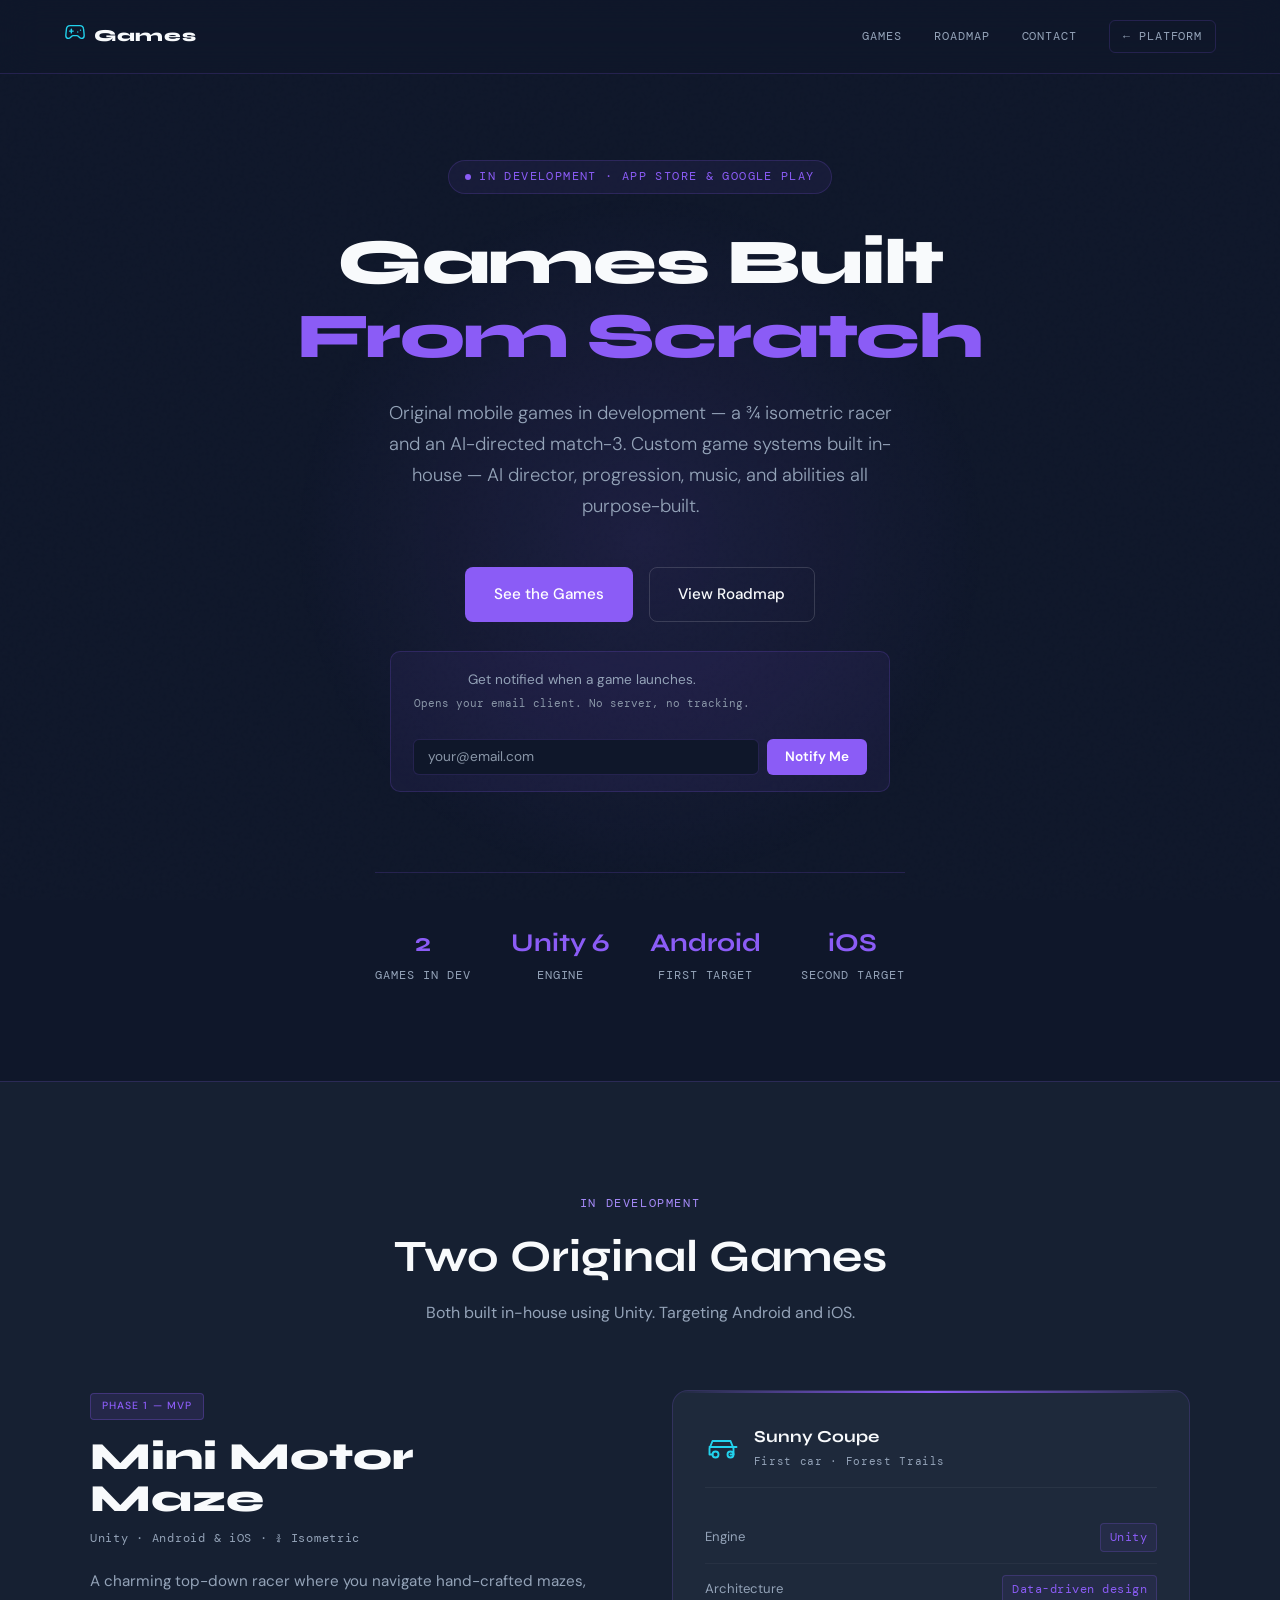
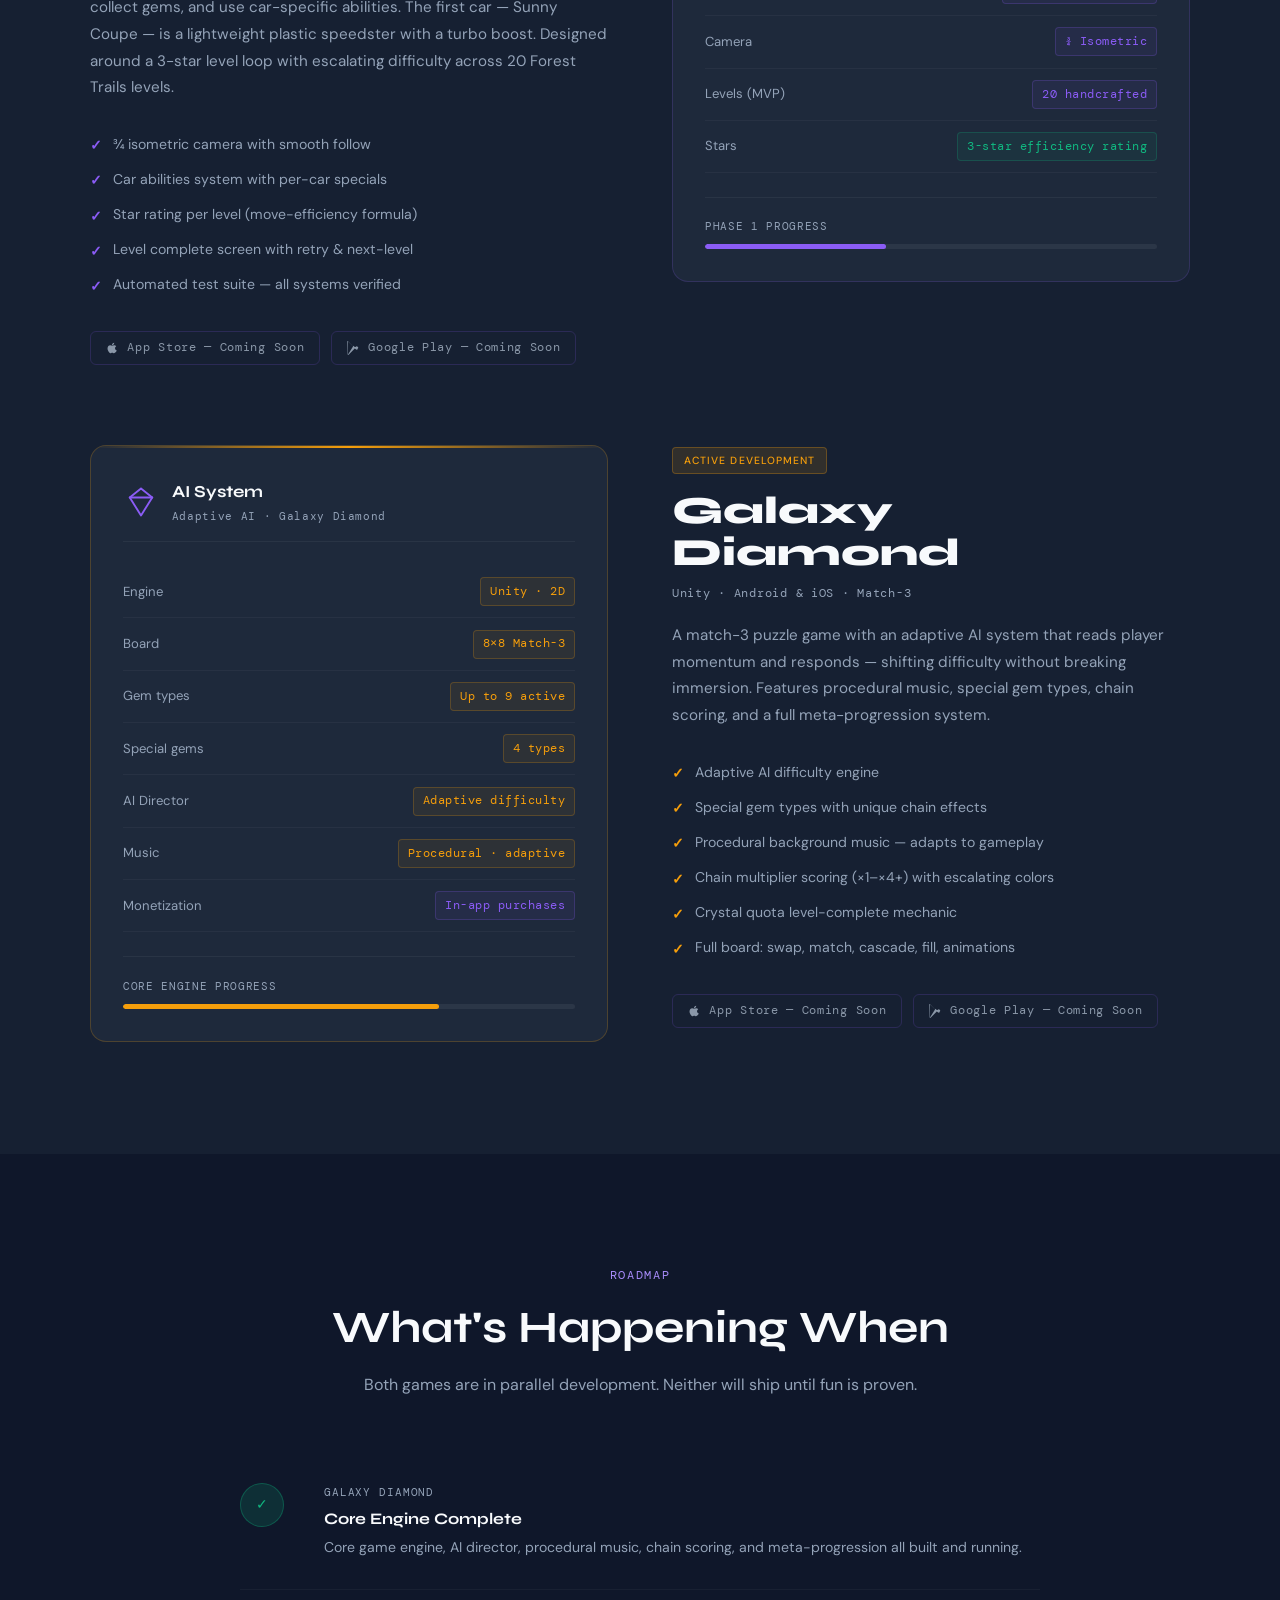
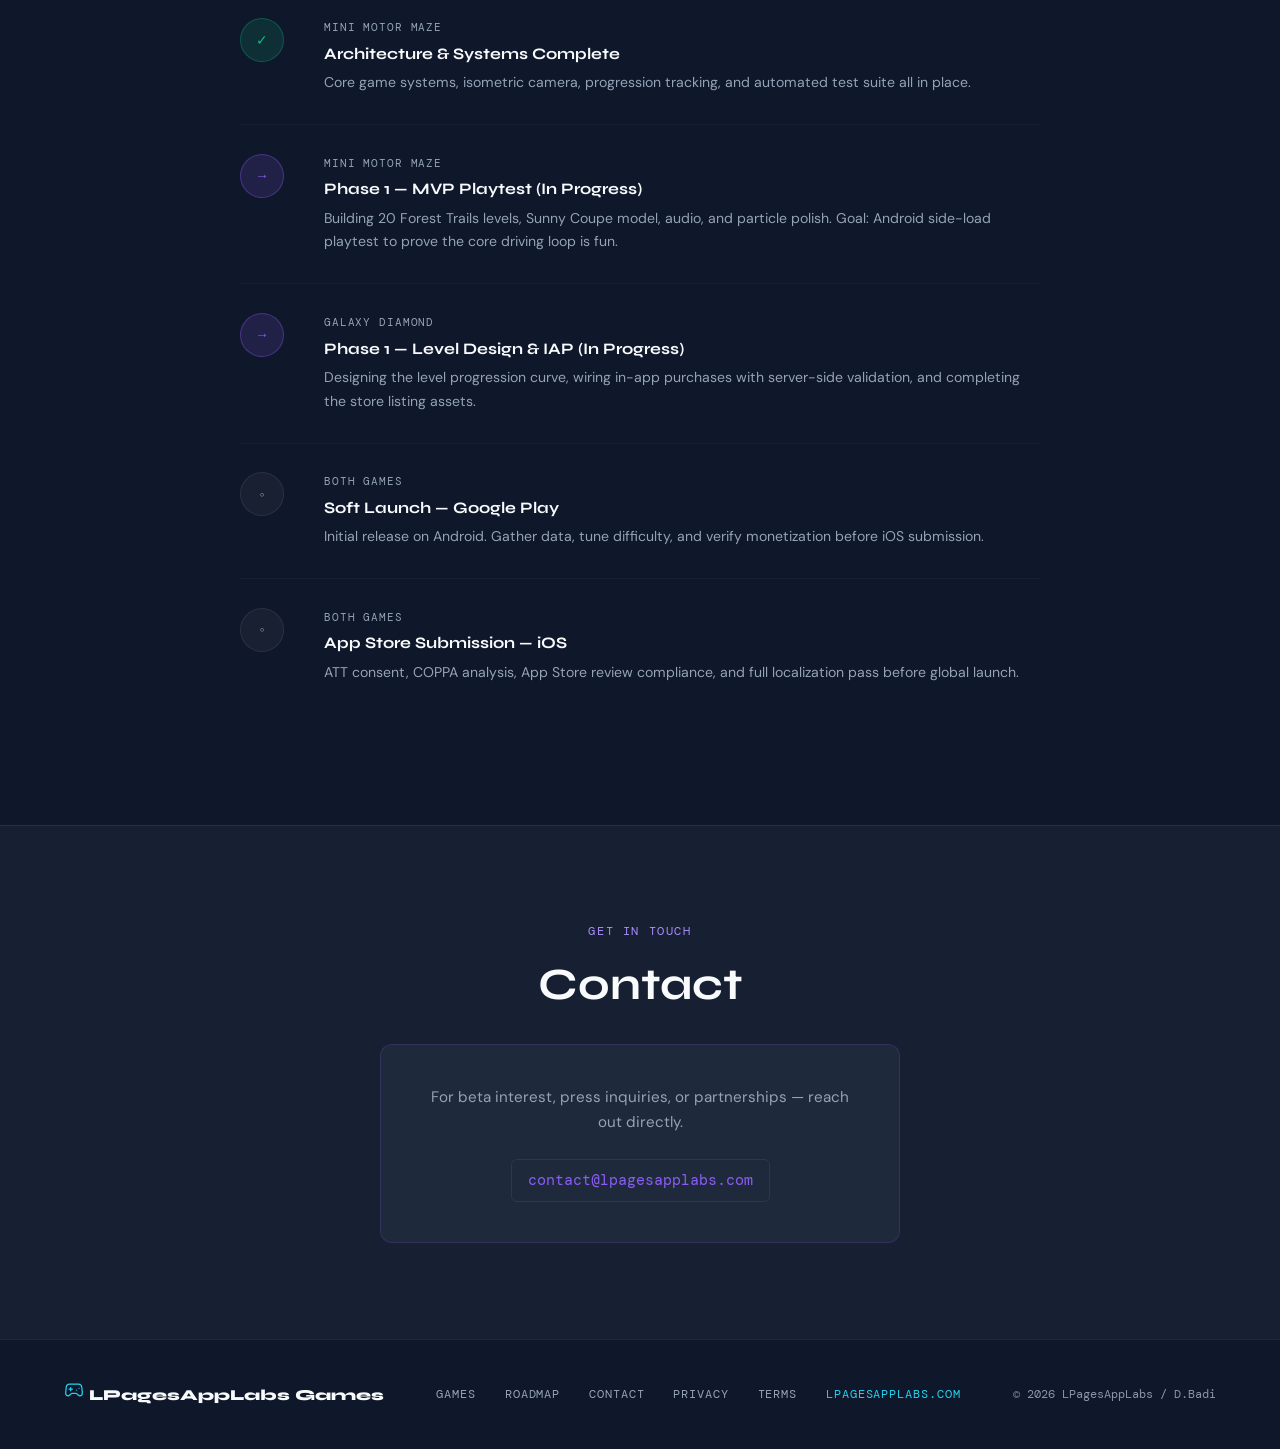
==== commit d306fc38: "Make the accessibility layer real, not incidental Four systemic defects, each fixed at its root rath" ====
--- a/index.html
+++ b/index.html
@@ -92,11 +92,11 @@
       <div class="game-engine">Unity · Android &amp; iOS · ¾ Isometric</div>
       <p class="game-desc">A charming top-down racer where you navigate hand-crafted mazes, collect gems, and use car-specific abilities. The first car — Sunny Coupe — is a lightweight plastic speedster with a turbo boost. Designed around a 3-star level loop with escalating difficulty across 20 Forest Trails levels.</p>
       <div class="feature-list">
-        <div class="feature-item"><span class="feature-check">✓</span> ¾ isometric camera with smooth follow</div>
-        <div class="feature-item"><span class="feature-check">✓</span> Car abilities system with per-car specials</div>
-        <div class="feature-item"><span class="feature-check">✓</span> Star rating per level (move-efficiency formula)</div>
-        <div class="feature-item"><span class="feature-check">✓</span> Level complete screen with retry &amp; next-level</div>
-        <div class="feature-item"><span class="feature-check">✓</span> Automated test suite — all systems verified</div>
+        <div class="feature-item"><span class="feature-check" aria-hidden="true">✓</span> ¾ isometric camera with smooth follow</div>
+        <div class="feature-item"><span class="feature-check" aria-hidden="true">✓</span> Car abilities system with per-car specials</div>
+        <div class="feature-item"><span class="feature-check" aria-hidden="true">✓</span> Star rating per level (move-efficiency formula)</div>
+        <div class="feature-item"><span class="feature-check" aria-hidden="true">✓</span> Level complete screen with retry &amp; next-level</div>
+        <div class="feature-item"><span class="feature-check" aria-hidden="true">✓</span> Automated test suite — all systems verified</div>
       </div>
       <div class="store-badges">
         <span class="store-badge">
@@ -113,7 +113,7 @@
       <div class="vis-header">
         <span class="vis-icon"><svg width="36" height="36" viewBox="0 0 24 24" fill="none" stroke="#22D3EE" stroke-width="1.25" stroke-linecap="round" stroke-linejoin="round" aria-hidden="true"><path d="M5 17H3v-4l2-5h12l2 5v4h-2"/><circle cx="7" cy="17" r="2"/><circle cx="17" cy="17" r="2"/><path d="M3 12h18"/></svg></span>
         <div>
-          <div class="vis-title">Sunny Coupe</div>
+          <h3 class="vis-title">Sunny Coupe</h3>
           <div class="vis-sub">First car · Forest Trails</div>
         </div>
       </div>
@@ -165,7 +165,7 @@
       <div class="vis-header">
         <span class="vis-icon"><svg width="36" height="36" viewBox="0 0 24 24" fill="none" stroke="#8B5CF6" stroke-width="1.25" stroke-linecap="round" stroke-linejoin="round" aria-hidden="true"><polyline points="12 3 19.5 9 12 21 4.5 9 12 3"/><polyline points="4.5 9 19.5 9"/></svg></span>
         <div>
-          <div class="vis-title">AI System</div>
+          <h3 class="vis-title">AI System</h3>
           <div class="vis-sub">Adaptive AI · Galaxy Diamond</div>
         </div>
       </div>
--- a/styles.css
+++ b/styles.css
@@ -2,13 +2,13 @@
     :root {
       --bg: #0F172A; --bg2: #111827;
       --surface: #1E293B; --surface2: #162032;
-      --violet: #8B5CF6; --violet-dim: #7C3AED;
+      --violet: #8B5CF6; --violet-text: #A78BFA; --violet-dim: #7C3AED;
       --violet-glow: rgba(139,92,246,0.15);
       --violet-glow2: rgba(139,92,246,0.07);
       --cyan: #22D3EE;
       --emerald: #10B981;
       --amber: #F59E0B;
-      --white: #F8FAFC; --muted: #94A3B8;
+      --white: #F8FAFC; --muted: #94A3B8; --muted-dim: #8A97A8;
       --border: rgba(139,92,246,0.18);
     }
     html { scroll-behavior: smooth; }
@@ -139,7 +139,7 @@
     .section-label {
       font-family: 'DM Mono', monospace; font-size: 0.72rem;
       letter-spacing: 0.14em; text-transform: uppercase;
-      color: var(--violet); margin-bottom: 1rem;
+      color: var(--violet-text); margin-bottom: 1rem;
     }
     .section-title {
       font-family: 'Syne', sans-serif;
@@ -197,8 +197,8 @@
       display: inline-flex; align-items: center; gap: 0.5rem;
       font-family: 'DM Mono', monospace; font-size: 0.72rem;
       padding: 0.4rem 0.9rem; border-radius: 6px;
-      border: 1px solid var(--border); color: var(--muted);
-      letter-spacing: 0.06em; opacity: 0.7;
+      border: 1px solid var(--border); color: var(--muted-dim);
+      letter-spacing: 0.06em;
     }
 
     /* GAME VISUAL CARD */
@@ -320,7 +320,7 @@
       color: var(--muted); text-decoration: none; transition: color 0.2s;
     }
     .footer-links a:hover { color: var(--violet); }
-    .footer-copy { font-family: 'DM Mono', monospace; font-size: 0.72rem; color: var(--muted); opacity: 0.5; }
+    .footer-copy { font-family: 'DM Mono', monospace; font-size: 0.72rem; color: var(--muted-dim); }
 
     /* NOTIFY FORM */
     .notify-strip {
@@ -335,9 +335,9 @@
       flex: 1; background: var(--bg); border: 1px solid var(--border);
       border-radius: 6px; padding: 0.55rem 0.85rem;
       font-family: 'DM Sans', sans-serif; font-size: 0.85rem; color: var(--white);
-      outline: none; transition: border-color 0.2s;
-    }
-    .notify-form input[type="email"]::placeholder { color: var(--muted); opacity: 0.55; }
+      transition: border-color 0.2s;
+    }
+    .notify-form input[type="email"]::placeholder { color: var(--muted-dim); }
     .notify-form input[type="email"]:focus { border-color: var(--violet); }
     .notify-form button {
       background: var(--violet); color: #fff; border: none; border-radius: 6px;
@@ -377,7 +377,7 @@
     .footer-links .footer-platform { color: var(--cyan); }
   
 /* Hint text under notify forms */
-.notify-sub { font-family: 'DM Mono', monospace; font-size: 0.68rem; color: var(--muted); opacity: 0.7; }
+.notify-sub { font-family: 'DM Mono', monospace; font-size: 0.68rem; color: var(--muted-dim); }
 
 /* Skip-to-content — WCAG 2.4.1 Level A */
 .skip-link {
@@ -395,3 +395,36 @@
   transition: top 0.15s ease;
 }
 .skip-link:focus { top: 0; outline: 2px solid #0F172A; outline-offset: 2px; }
+
+/* Focus is a designed state, not a browser default. Nothing on this platform
+   defined one except .skip-link, and five inputs actively removed the ring and
+   signalled focus with a 1px border tint only — a colour-only indicator, which
+   fails WCAG 1.4.1 and 2.4.7. White on these surfaces measures >13:1.
+   :focus-visible, so pointer users never see a ring they did not ask for. */
+:focus-visible {
+  outline: 2px solid #F8FAFC;
+  outline-offset: 2px;
+  border-radius: 4px;
+}
+a:focus-visible, button:focus-visible, input:focus-visible,
+[tabindex]:focus-visible, .btn:focus-visible {
+  outline: 2px solid #F8FAFC;
+  outline-offset: 2px;
+}
+
+/* Card titles are h3 so screen readers and search engines can navigate by
+   heading; :where() keeps specificity at 0 so the existing class rules,
+   which were written for divs, continue to control every visual property. */
+:where(h3.work-name, h3.feature-title, h3.step-title, h3.svc-title, h3.prod-name, h3.post-title, h3.concept-title, h3.why-title, h3.card-title, h3.tier-name) {
+  margin: 0; font-size: inherit; font-weight: inherit; line-height: inherit;
+}
+:where(h3.vis-title, h3.m-name, h3.goal-title, h3.lt-title, h3.how-title, h3.tier-head) {
+  margin: 0; font-size: inherit; font-weight: inherit; line-height: inherit;
+}
+
+/* WCAG 2.5.8 — standalone nav and footer links computed ~20px tall against a
+   24px minimum. min-height with inline-flex raises the hit area without adding
+   padding that would shift the existing horizontal rhythm. */
+.nav-links a, .footer-links a, .nav-mobile a, .nav-right a {
+  display: inline-flex; align-items: center; min-height: 24px;
+}
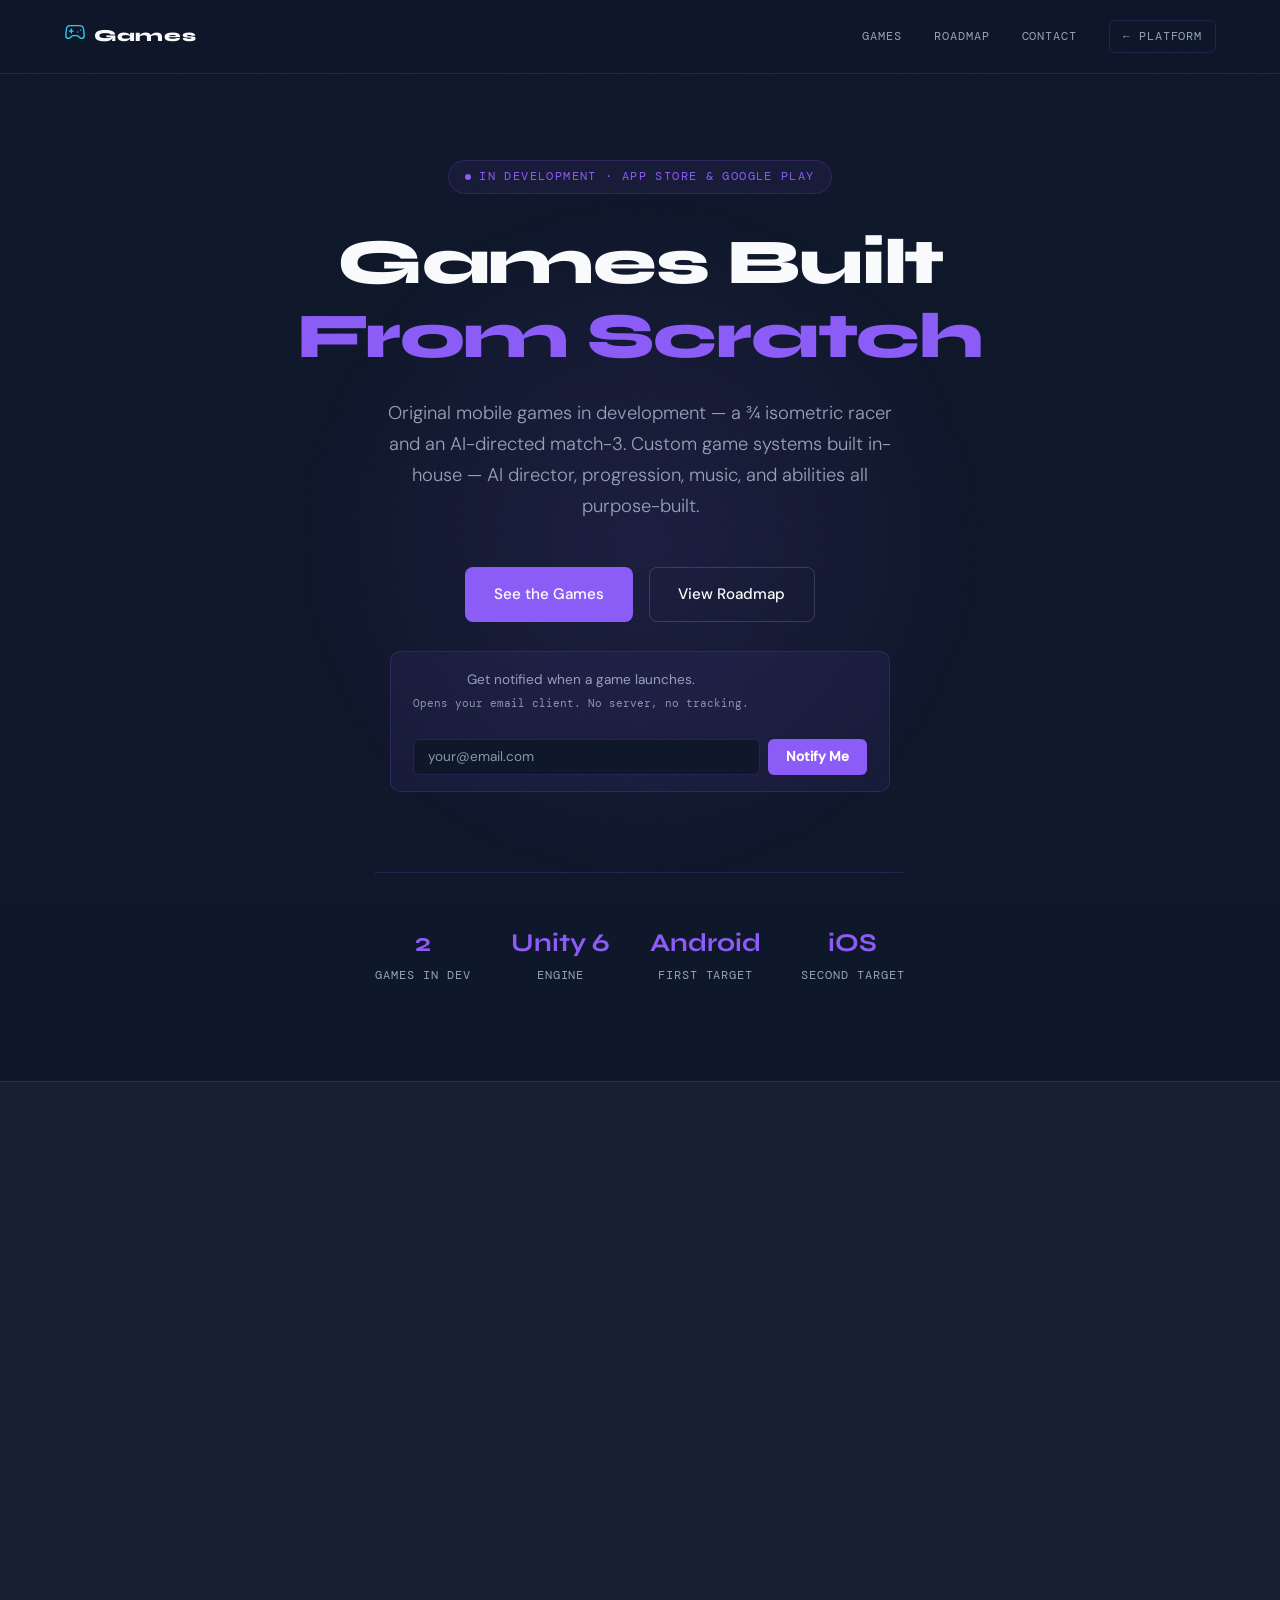
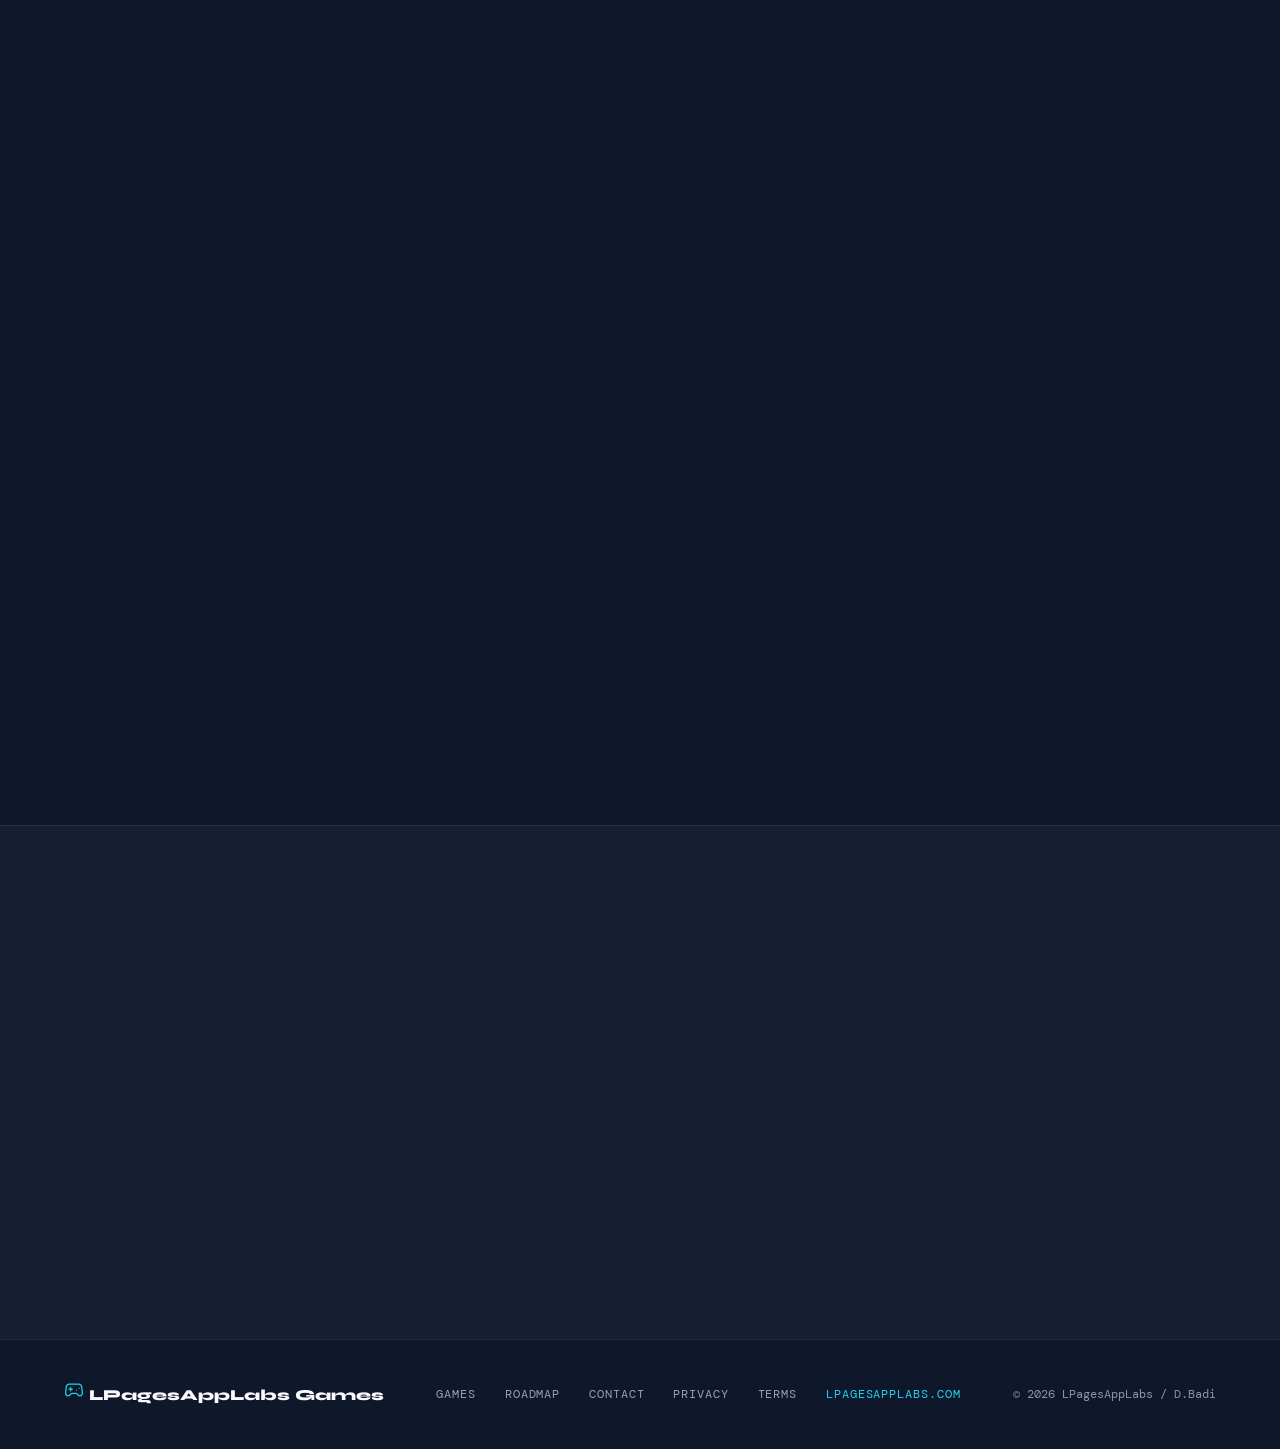
==== commit 24acb47a: "Remove the last third-party origin, and stop JS failure blanking the page Fonts are now served from " ====
--- a/index.html
+++ b/index.html
@@ -22,8 +22,10 @@
   <meta name="theme-color" content="#0F172A">
   <meta name="robots" content="index, follow">
   <link rel="icon" href="https://lpagesapplabs.com/logo.svg" type="image/svg+xml">
-  <link rel="preconnect" href="https://fonts.bunny.net" crossorigin>
-  <link href="https://fonts.bunny.net/css2?family=Syne:wght@400;600;700;800&family=DM+Mono:wght@300;400;500&family=DM+Sans:wght@300;400;500&display=swap" rel="stylesheet">
+  <script src="main.js"></script>
+  <link rel="stylesheet" href="fonts.css">
+  <link rel="preload" href="fonts/syne-latin-800-normal.woff2" as="font" type="font/woff2" crossorigin>
+  <link rel="preload" href="fonts/dm-sans-latin-400-normal.woff2" as="font" type="font/woff2" crossorigin>
   <link rel="stylesheet" href="styles.css">
 </head>
 <body>
@@ -275,6 +277,5 @@
   <div class="footer-copy">© 2026 LPagesAppLabs / D.Badi</div>
 </footer>
 
-<script src="main.js" defer></script>
 </body>
 </html>
--- a/fonts.css
+++ b/fonts.css
@@ -0,0 +1,219 @@
+/* Self-hosted webfonts. Previously loaded from fonts.bunny.net, which sat in both
+   style-src and font-src on all nine origins with no SRI possible, because the
+   CSS URL is generated. Serving them from our own origin removes the last
+   third-party origin on the platform and lets the CSP drop to 'self'.
+   Greek subsets omitted; latin and latin-ext cover English and Romanian. */
+
+/* latin */
+@font-face {
+  font-family: 'Syne';
+  font-style: normal;
+  font-weight: 400;
+  font-stretch: 100%;
+  font-display: swap;
+  src: url(fonts/syne-latin-400-normal.woff2) format('woff2'); 
+  unicode-range: U+0000-00FF,U+0131,U+0152-0153,U+02BB-02BC,U+02C6,U+02DA,U+02DC,U+0304,U+0308,U+0329,U+2000-206F,U+20AC,U+2122,U+2191,U+2193,U+2212,U+2215,U+FEFF,U+FFFD;
+}
+
+/* latin-ext */
+@font-face {
+  font-family: 'Syne';
+  font-style: normal;
+  font-weight: 400;
+  font-stretch: 100%;
+  font-display: swap;
+  src: url(fonts/syne-latin-ext-400-normal.woff2) format('woff2'); 
+  unicode-range: U+0100-02BA,U+02BD-02C5,U+02C7-02CC,U+02CE-02D7,U+02DD-02FF,U+0304,U+0308,U+0329,U+1D00-1DBF,U+1E00-1E9F,U+1EF2-1EFF,U+2020,U+20A0-20AB,U+20AD-20C0,U+2113,U+2C60-2C7F,U+A720-A7FF;
+}
+
+/* latin */
+@font-face {
+  font-family: 'Syne';
+  font-style: normal;
+  font-weight: 600;
+  font-stretch: 100%;
+  font-display: swap;
+  src: url(fonts/syne-latin-600-normal.woff2) format('woff2'); 
+  unicode-range: U+0000-00FF,U+0131,U+0152-0153,U+02BB-02BC,U+02C6,U+02DA,U+02DC,U+0304,U+0308,U+0329,U+2000-206F,U+20AC,U+2122,U+2191,U+2193,U+2212,U+2215,U+FEFF,U+FFFD;
+}
+
+/* latin-ext */
+@font-face {
+  font-family: 'Syne';
+  font-style: normal;
+  font-weight: 600;
+  font-stretch: 100%;
+  font-display: swap;
+  src: url(fonts/syne-latin-ext-600-normal.woff2) format('woff2'); 
+  unicode-range: U+0100-02BA,U+02BD-02C5,U+02C7-02CC,U+02CE-02D7,U+02DD-02FF,U+0304,U+0308,U+0329,U+1D00-1DBF,U+1E00-1E9F,U+1EF2-1EFF,U+2020,U+20A0-20AB,U+20AD-20C0,U+2113,U+2C60-2C7F,U+A720-A7FF;
+}
+
+/* latin */
+@font-face {
+  font-family: 'Syne';
+  font-style: normal;
+  font-weight: 700;
+  font-stretch: 100%;
+  font-display: swap;
+  src: url(fonts/syne-latin-700-normal.woff2) format('woff2'); 
+  unicode-range: U+0000-00FF,U+0131,U+0152-0153,U+02BB-02BC,U+02C6,U+02DA,U+02DC,U+0304,U+0308,U+0329,U+2000-206F,U+20AC,U+2122,U+2191,U+2193,U+2212,U+2215,U+FEFF,U+FFFD;
+}
+
+/* latin-ext */
+@font-face {
+  font-family: 'Syne';
+  font-style: normal;
+  font-weight: 700;
+  font-stretch: 100%;
+  font-display: swap;
+  src: url(fonts/syne-latin-ext-700-normal.woff2) format('woff2'); 
+  unicode-range: U+0100-02BA,U+02BD-02C5,U+02C7-02CC,U+02CE-02D7,U+02DD-02FF,U+0304,U+0308,U+0329,U+1D00-1DBF,U+1E00-1E9F,U+1EF2-1EFF,U+2020,U+20A0-20AB,U+20AD-20C0,U+2113,U+2C60-2C7F,U+A720-A7FF;
+}
+
+/* latin */
+@font-face {
+  font-family: 'Syne';
+  font-style: normal;
+  font-weight: 800;
+  font-stretch: 100%;
+  font-display: swap;
+  src: url(fonts/syne-latin-800-normal.woff2) format('woff2'); 
+  unicode-range: U+0000-00FF,U+0131,U+0152-0153,U+02BB-02BC,U+02C6,U+02DA,U+02DC,U+0304,U+0308,U+0329,U+2000-206F,U+20AC,U+2122,U+2191,U+2193,U+2212,U+2215,U+FEFF,U+FFFD;
+}
+
+/* latin-ext */
+@font-face {
+  font-family: 'Syne';
+  font-style: normal;
+  font-weight: 800;
+  font-stretch: 100%;
+  font-display: swap;
+  src: url(fonts/syne-latin-ext-800-normal.woff2) format('woff2'); 
+  unicode-range: U+0100-02BA,U+02BD-02C5,U+02C7-02CC,U+02CE-02D7,U+02DD-02FF,U+0304,U+0308,U+0329,U+1D00-1DBF,U+1E00-1E9F,U+1EF2-1EFF,U+2020,U+20A0-20AB,U+20AD-20C0,U+2113,U+2C60-2C7F,U+A720-A7FF;
+}
+
+/* latin */
+@font-face {
+  font-family: 'DM Mono';
+  font-style: normal;
+  font-weight: 300;
+  font-display: swap;
+  src: url(fonts/dm-mono-latin-300-normal.woff2) format('woff2'); 
+  unicode-range: U+0000-00FF,U+0131,U+0152-0153,U+02BB-02BC,U+02C6,U+02DA,U+02DC,U+0304,U+0308,U+0329,U+2000-206F,U+20AC,U+2122,U+2191,U+2193,U+2212,U+2215,U+FEFF,U+FFFD;
+}
+
+/* latin-ext */
+@font-face {
+  font-family: 'DM Mono';
+  font-style: normal;
+  font-weight: 300;
+  font-display: swap;
+  src: url(fonts/dm-mono-latin-ext-300-normal.woff2) format('woff2'); 
+  unicode-range: U+0100-02BA,U+02BD-02C5,U+02C7-02CC,U+02CE-02D7,U+02DD-02FF,U+0304,U+0308,U+0329,U+1D00-1DBF,U+1E00-1E9F,U+1EF2-1EFF,U+2020,U+20A0-20AB,U+20AD-20C0,U+2113,U+2C60-2C7F,U+A720-A7FF;
+}
+
+/* latin */
+@font-face {
+  font-family: 'DM Mono';
+  font-style: normal;
+  font-weight: 400;
+  font-display: swap;
+  src: url(fonts/dm-mono-latin-400-normal.woff2) format('woff2'); 
+  unicode-range: U+0000-00FF,U+0131,U+0152-0153,U+02BB-02BC,U+02C6,U+02DA,U+02DC,U+0304,U+0308,U+0329,U+2000-206F,U+20AC,U+2122,U+2191,U+2193,U+2212,U+2215,U+FEFF,U+FFFD;
+}
+
+/* latin-ext */
+@font-face {
+  font-family: 'DM Mono';
+  font-style: normal;
+  font-weight: 400;
+  font-display: swap;
+  src: url(fonts/dm-mono-latin-ext-400-normal.woff2) format('woff2'); 
+  unicode-range: U+0100-02BA,U+02BD-02C5,U+02C7-02CC,U+02CE-02D7,U+02DD-02FF,U+0304,U+0308,U+0329,U+1D00-1DBF,U+1E00-1E9F,U+1EF2-1EFF,U+2020,U+20A0-20AB,U+20AD-20C0,U+2113,U+2C60-2C7F,U+A720-A7FF;
+}
+
+/* latin */
+@font-face {
+  font-family: 'DM Mono';
+  font-style: normal;
+  font-weight: 500;
+  font-display: swap;
+  src: url(fonts/dm-mono-latin-500-normal.woff2) format('woff2'); 
+  unicode-range: U+0000-00FF,U+0131,U+0152-0153,U+02BB-02BC,U+02C6,U+02DA,U+02DC,U+0304,U+0308,U+0329,U+2000-206F,U+20AC,U+2122,U+2191,U+2193,U+2212,U+2215,U+FEFF,U+FFFD;
+}
+
+/* latin-ext */
+@font-face {
+  font-family: 'DM Mono';
+  font-style: normal;
+  font-weight: 500;
+  font-display: swap;
+  src: url(fonts/dm-mono-latin-ext-500-normal.woff2) format('woff2'); 
+  unicode-range: U+0100-02BA,U+02BD-02C5,U+02C7-02CC,U+02CE-02D7,U+02DD-02FF,U+0304,U+0308,U+0329,U+1D00-1DBF,U+1E00-1E9F,U+1EF2-1EFF,U+2020,U+20A0-20AB,U+20AD-20C0,U+2113,U+2C60-2C7F,U+A720-A7FF;
+}
+
+/* latin */
+@font-face {
+  font-family: 'DM Sans';
+  font-style: normal;
+  font-weight: 300;
+  font-stretch: 100%;
+  font-display: swap;
+  src: url(fonts/dm-sans-latin-300-normal.woff2) format('woff2'); 
+  unicode-range: U+0000-00FF,U+0131,U+0152-0153,U+02BB-02BC,U+02C6,U+02DA,U+02DC,U+0304,U+0308,U+0329,U+2000-206F,U+20AC,U+2122,U+2191,U+2193,U+2212,U+2215,U+FEFF,U+FFFD;
+}
+
+/* latin-ext */
+@font-face {
+  font-family: 'DM Sans';
+  font-style: normal;
+  font-weight: 300;
+  font-stretch: 100%;
+  font-display: swap;
+  src: url(fonts/dm-sans-latin-ext-300-normal.woff2) format('woff2'); 
+  unicode-range: U+0100-02BA,U+02BD-02C5,U+02C7-02CC,U+02CE-02D7,U+02DD-02FF,U+0304,U+0308,U+0329,U+1D00-1DBF,U+1E00-1E9F,U+1EF2-1EFF,U+2020,U+20A0-20AB,U+20AD-20C0,U+2113,U+2C60-2C7F,U+A720-A7FF;
+}
+
+/* latin */
+@font-face {
+  font-family: 'DM Sans';
+  font-style: normal;
+  font-weight: 400;
+  font-stretch: 100%;
+  font-display: swap;
+  src: url(fonts/dm-sans-latin-400-normal.woff2) format('woff2'); 
+  unicode-range: U+0000-00FF,U+0131,U+0152-0153,U+02BB-02BC,U+02C6,U+02DA,U+02DC,U+0304,U+0308,U+0329,U+2000-206F,U+20AC,U+2122,U+2191,U+2193,U+2212,U+2215,U+FEFF,U+FFFD;
+}
+
+/* latin-ext */
+@font-face {
+  font-family: 'DM Sans';
+  font-style: normal;
+  font-weight: 400;
+  font-stretch: 100%;
+  font-display: swap;
+  src: url(fonts/dm-sans-latin-ext-400-normal.woff2) format('woff2'); 
+  unicode-range: U+0100-02BA,U+02BD-02C5,U+02C7-02CC,U+02CE-02D7,U+02DD-02FF,U+0304,U+0308,U+0329,U+1D00-1DBF,U+1E00-1E9F,U+1EF2-1EFF,U+2020,U+20A0-20AB,U+20AD-20C0,U+2113,U+2C60-2C7F,U+A720-A7FF;
+}
+
+/* latin */
+@font-face {
+  font-family: 'DM Sans';
+  font-style: normal;
+  font-weight: 500;
+  font-stretch: 100%;
+  font-display: swap;
+  src: url(fonts/dm-sans-latin-500-normal.woff2) format('woff2'); 
+  unicode-range: U+0000-00FF,U+0131,U+0152-0153,U+02BB-02BC,U+02C6,U+02DA,U+02DC,U+0304,U+0308,U+0329,U+2000-206F,U+20AC,U+2122,U+2191,U+2193,U+2212,U+2215,U+FEFF,U+FFFD;
+}
+
+/* latin-ext */
+@font-face {
+  font-family: 'DM Sans';
+  font-style: normal;
+  font-weight: 500;
+  font-stretch: 100%;
+  font-display: swap;
+  src: url(fonts/dm-sans-latin-ext-500-normal.woff2) format('woff2'); 
+  unicode-range: U+0100-02BA,U+02BD-02C5,U+02C7-02CC,U+02CE-02D7,U+02DD-02FF,U+0304,U+0308,U+0329,U+1D00-1DBF,U+1E00-1E9F,U+1EF2-1EFF,U+2020,U+20A0-20AB,U+20AD-20C0,U+2113,U+2C60-2C7F,U+A720-A7FF;
+}
--- a/styles.css
+++ b/styles.css
@@ -347,8 +347,8 @@
     .notify-form button:hover { background: var(--violet-dim); }
 
     /* SCROLL REVEAL */
-    .reveal { opacity: 0; transform: translateY(20px); transition: opacity 0.7s ease, transform 0.7s ease; }
-    .reveal.visible { opacity: 1; transform: none; }
+    .js .reveal { opacity: 0; transform: translateY(20px); transition: opacity 0.7s ease, transform 0.7s ease; }
+    .js .reveal.visible { opacity: 1; transform: none; }
 
     @media (max-width: 900px) {
       .game-block { grid-template-columns: 1fr; gap: 2.5rem; }
@@ -372,7 +372,7 @@
     @media (prefers-reduced-motion: reduce) {
       *, *::before, *::after { animation-duration: 0.01ms !important; animation-iteration-count: 1 !important; transition-duration: 0.01ms !important; }
       html { scroll-behavior: auto; }
-      .reveal { opacity: 1; transform: none; }
+      .js .reveal { opacity: 1; transform: none; }
     }
     .footer-links .footer-platform { color: var(--cyan); }
   
@@ -428,3 +428,19 @@
 .nav-links a, .footer-links a, .nav-mobile a, .nav-right a {
   display: inline-flex; align-items: center; min-height: 24px;
 }
+
+/* 404 page. No inline style attributes anywhere — style-src is 'self' with no
+   unsafe-inline, so an inline style would simply not apply and the page would
+   render bare. The strict CSP is only real because nothing depends on inline. */
+.nf-wrap {
+  min-height: 70vh; display: flex; flex-direction: column;
+  align-items: center; justify-content: center; text-align: center;
+  padding: 8rem 5% 4rem; gap: 1rem;
+}
+.nf-code {
+  font-family: 'DM Mono', monospace; font-size: .72rem; letter-spacing: .14em;
+  text-transform: uppercase; color: var(--muted);
+}
+.nf-title { font-family: 'Syne', sans-serif; font-weight: 800; font-size: clamp(2rem, 5vw, 3rem); }
+.nf-body { color: var(--muted); max-width: 46ch; line-height: 1.7; }
+.nf-back { color: var(--white); }
